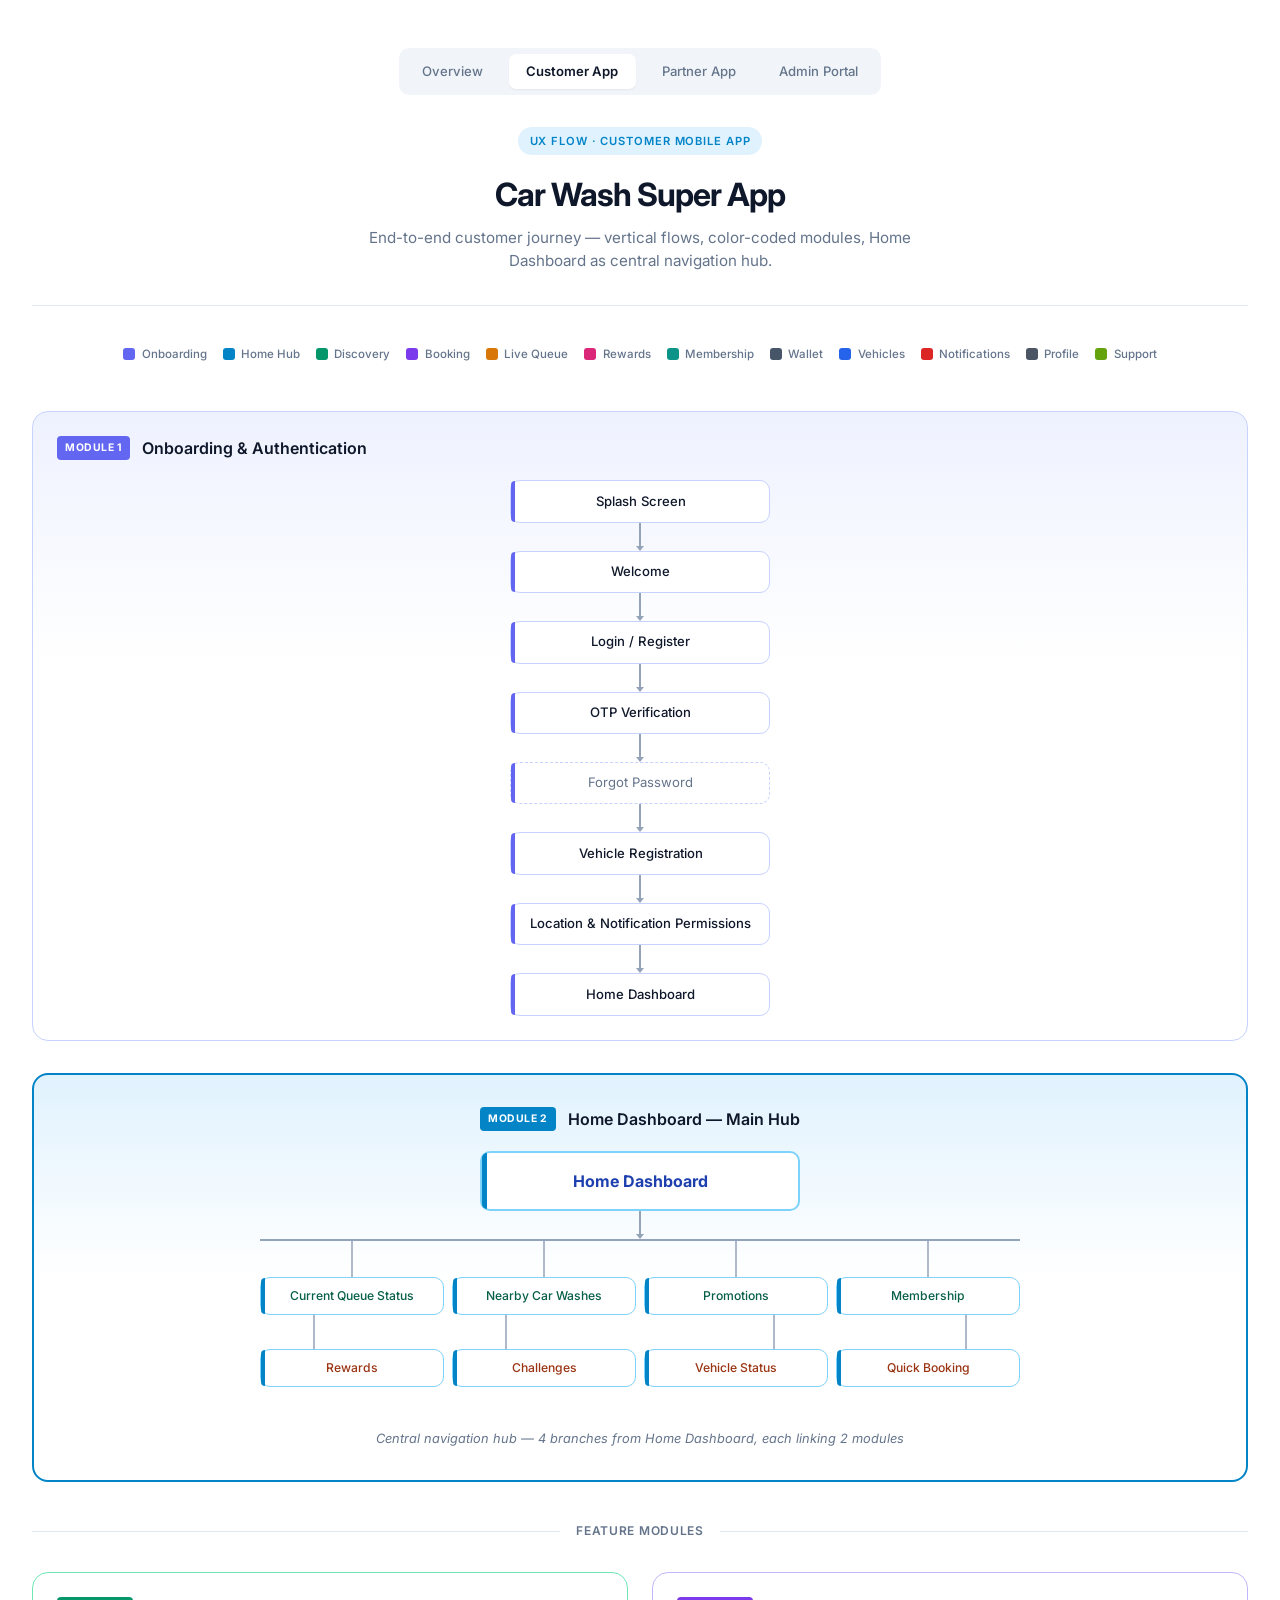
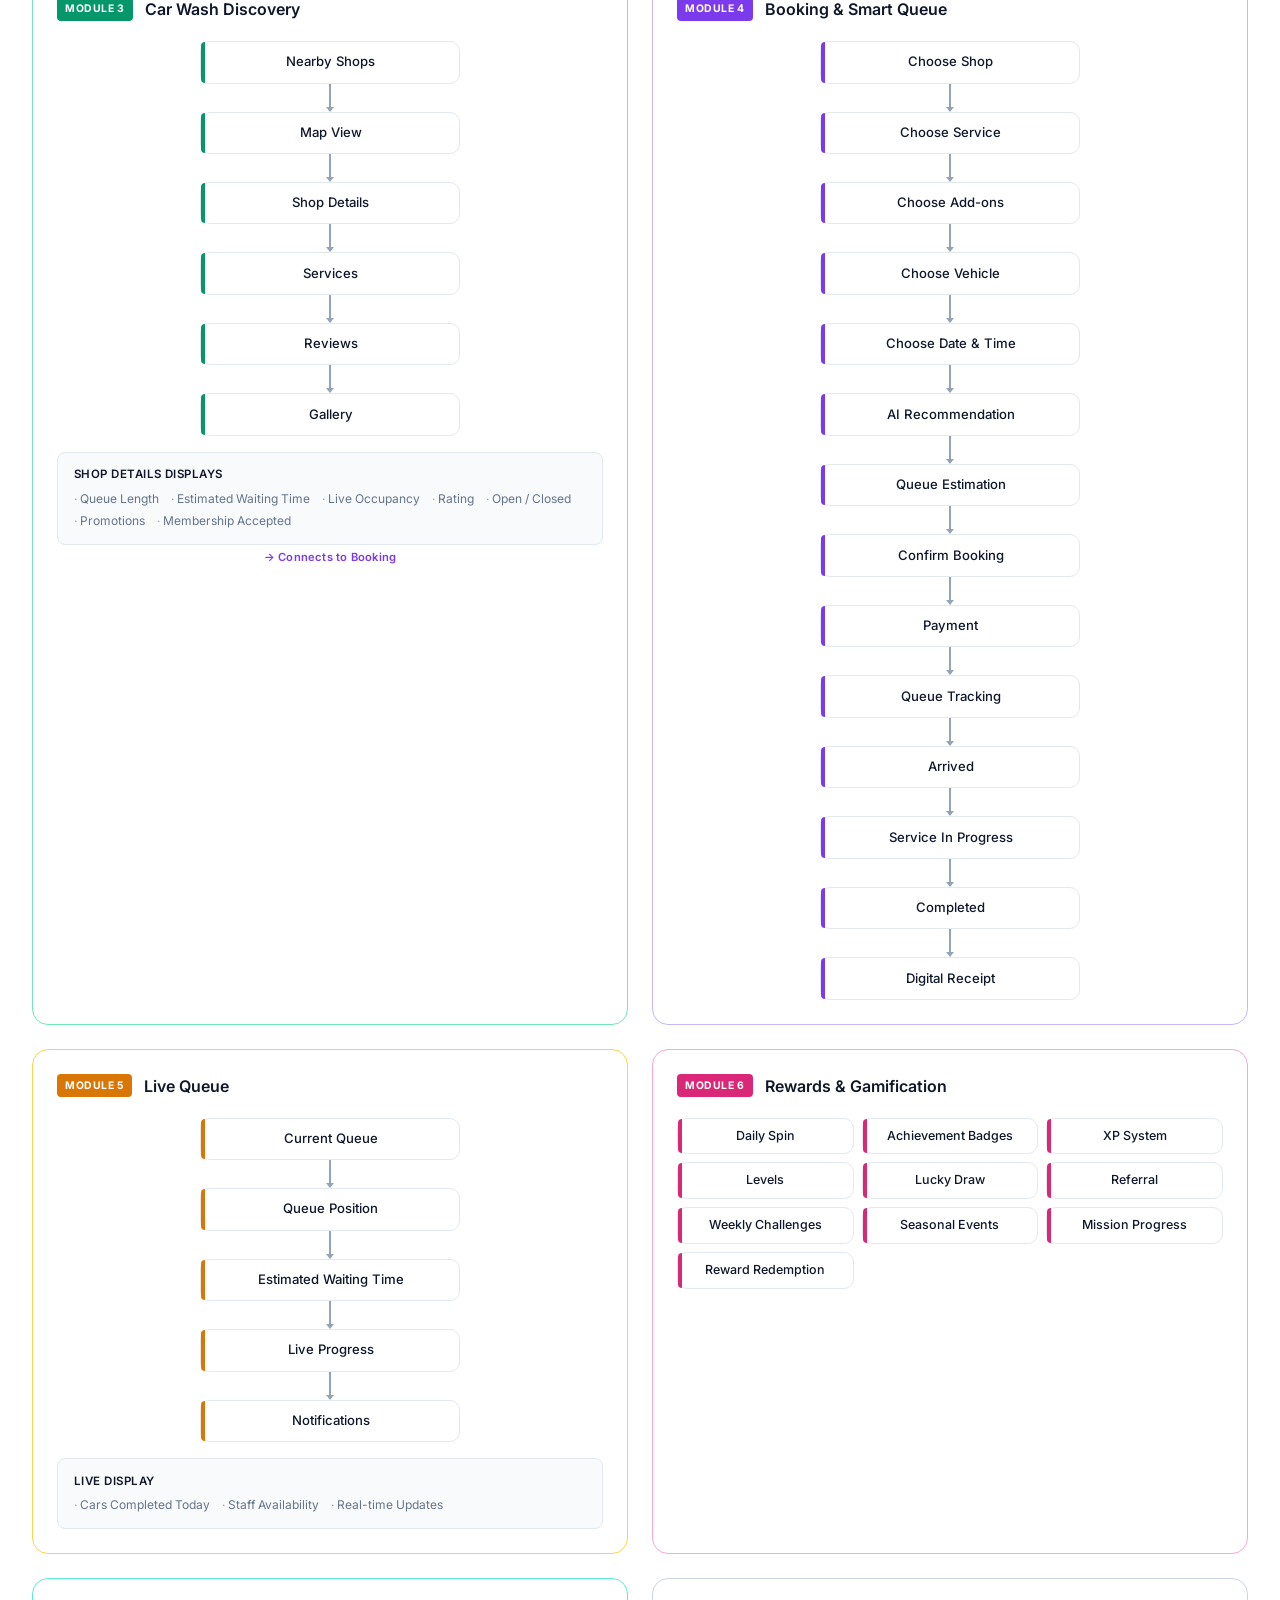
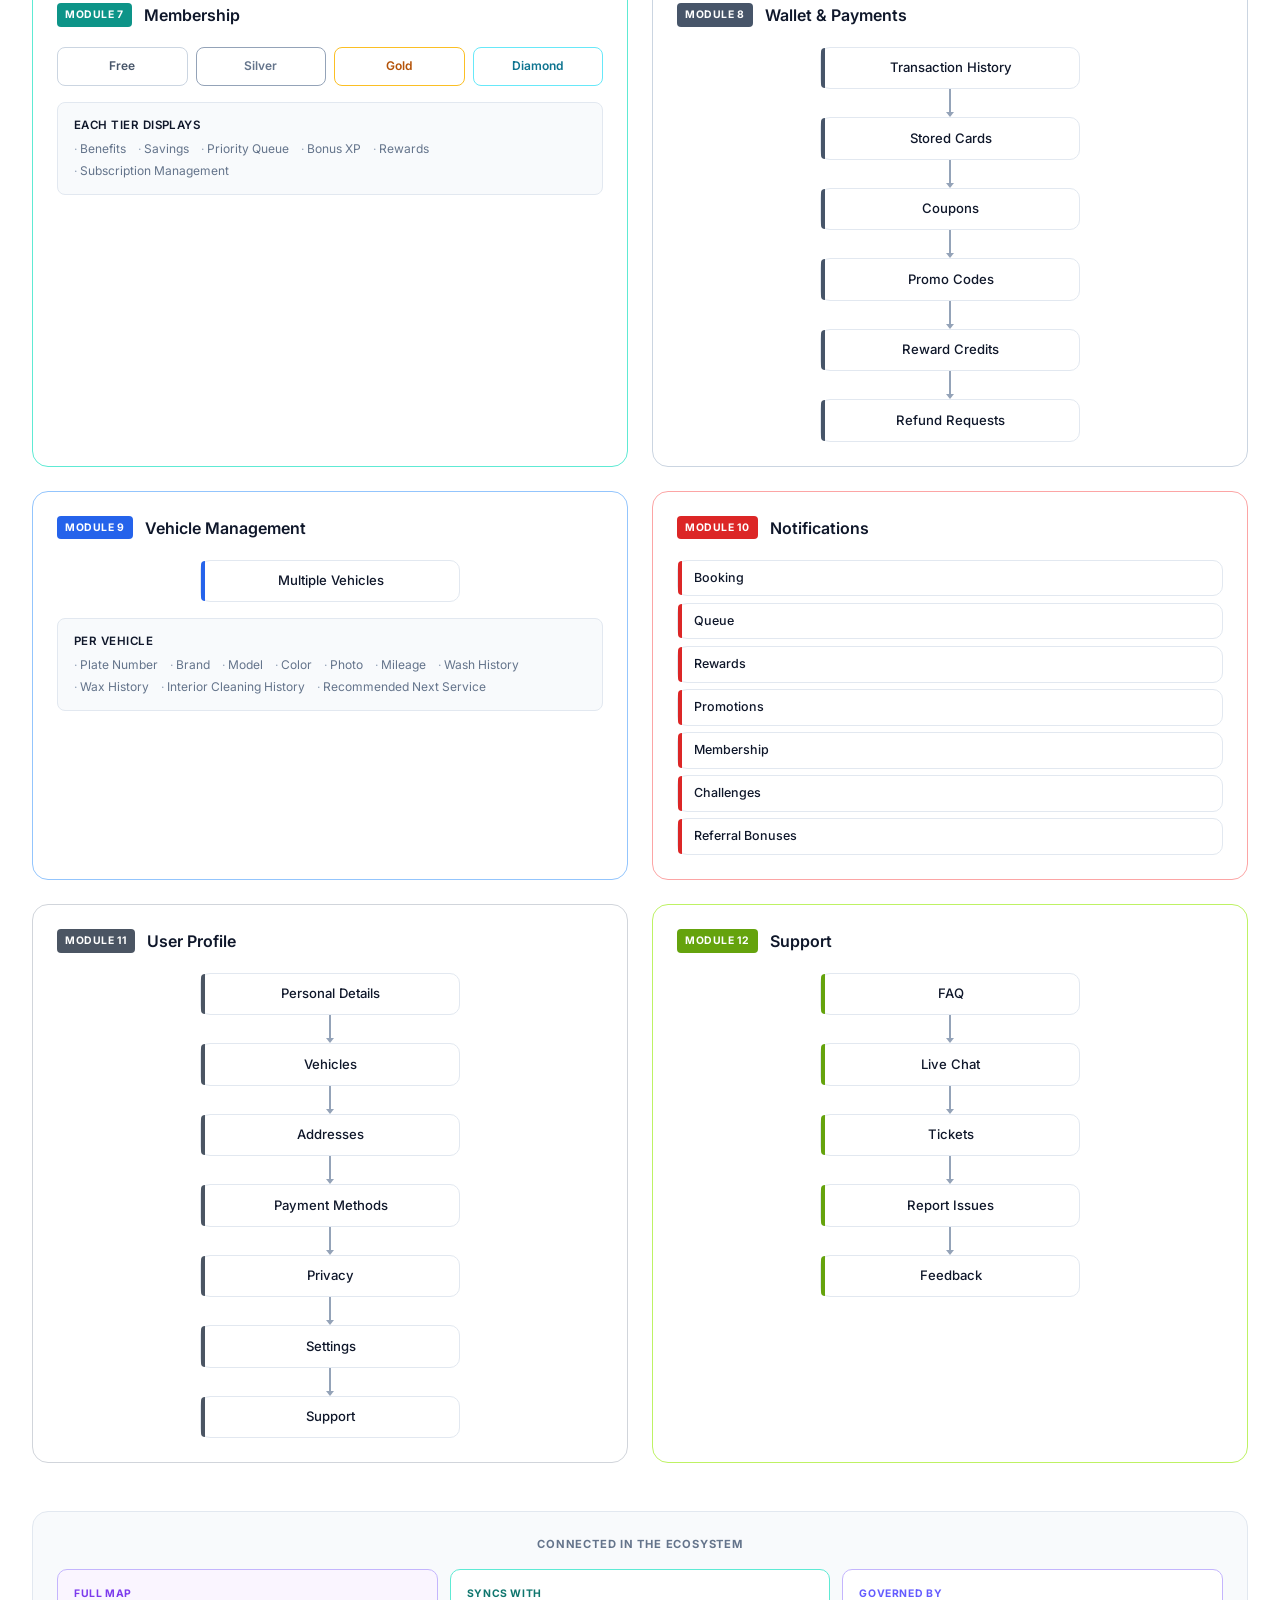
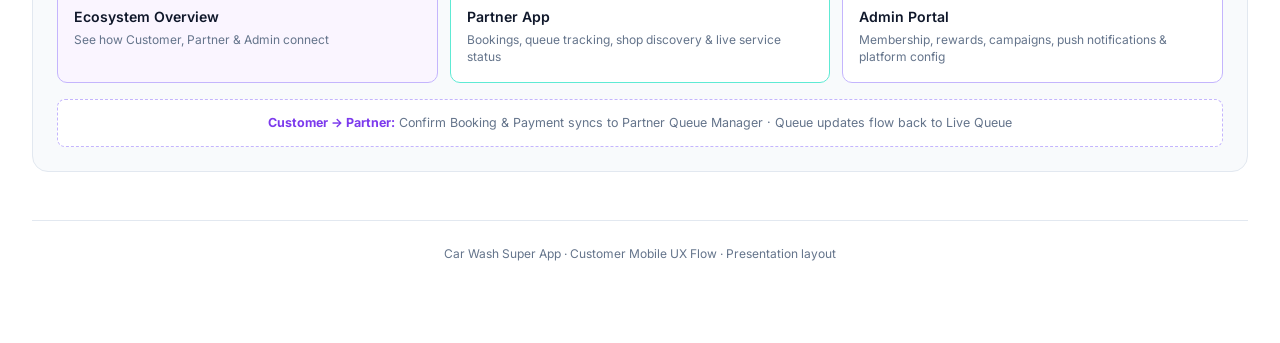
==== index.html @ 08593bc5 "Add files via upload" ====
<!DOCTYPE html>
<html lang="en">
<head>
  <meta charset="UTF-8" />
  <meta name="viewport" content="width=device-width, initial-scale=1.0" />
  <title>Car Wash Super App — Customer Mobile UX Flow</title>
  <link rel="preconnect" href="https://fonts.googleapis.com" />
  <link rel="preconnect" href="https://fonts.gstatic.com" crossorigin />
  <link href="https://fonts.googleapis.com/css2?family=Inter:wght@400;500;600;700&display=swap" rel="stylesheet" />
  <style>
    :root {
      --bg: #ffffff;
      --text: #0f172a;
      --text-muted: #64748b;
      --border: #e2e8f0;
      --arrow: #94a3b8;

      --m1: #6366f1;
      --m1-bg: #eef2ff;
      --m2: #0284c7;
      --m2-bg: #e0f2fe;
      --m3: #059669;
      --m3-bg: #ecfdf5;
      --m4: #7c3aed;
      --m4-bg: #f5f3ff;
      --m5: #d97706;
      --m5-bg: #fffbeb;
      --m6: #db2777;
      --m6-bg: #fdf2f8;
      --m7: #0d9488;
      --m7-bg: #f0fdfa;
      --m8: #475569;
      --m8-bg: #f8fafc;
      --m9: #2563eb;
      --m9-bg: #eff6ff;
      --m10: #dc2626;
      --m10-bg: #fef2f2;
      --m11: #4b5563;
      --m11-bg: #f9fafb;
      --m12: #65a30d;
      --m12-bg: #f7fee7;

      --screen-radius: 10px;
      --module-radius: 16px;
    }

    *, *::before, *::after { box-sizing: border-box; margin: 0; padding: 0; }

    body {
      font-family: "Inter", system-ui, sans-serif;
      background: var(--bg);
      color: var(--text);
      line-height: 1.5;
      -webkit-font-smoothing: antialiased;
    }

    .page {
      max-width: 1280px;
      margin: 0 auto;
      padding: 3rem 2rem 5rem;
    }

    /* Header */
    .doc-header {
      text-align: center;
      margin-bottom: 2.5rem;
      padding-bottom: 2rem;
      border-bottom: 1px solid var(--border);
    }

    .doc-header .badge {
      display: inline-block;
      font-size: 0.7rem;
      font-weight: 600;
      letter-spacing: 0.08em;
      text-transform: uppercase;
      color: var(--m2);
      background: var(--m2-bg);
      padding: 0.35rem 0.75rem;
      border-radius: 999px;
      margin-bottom: 1rem;
    }

    .doc-header h1 {
      font-size: clamp(1.5rem, 3.5vw, 2rem);
      font-weight: 700;
      letter-spacing: -0.03em;
      margin-bottom: 0.5rem;
    }

    .doc-header p {
      color: var(--text-muted);
      font-size: 0.95rem;
      max-width: 560px;
      margin: 0 auto;
    }

    /* Legend */
    .legend {
      display: flex;
      flex-wrap: wrap;
      gap: 0.5rem 1rem;
      justify-content: center;
      margin-bottom: 3rem;
    }

    .legend-item {
      display: flex;
      align-items: center;
      gap: 0.4rem;
      font-size: 0.72rem;
      font-weight: 500;
      color: var(--text-muted);
    }

    .legend-swatch {
      width: 12px;
      height: 12px;
      border-radius: 3px;
      flex-shrink: 0;
    }

    /* Module container */
    .module {
      border-radius: var(--module-radius);
      border: 1px solid var(--border);
      padding: 1.5rem;
      margin-bottom: 2rem;
      background: #fff;
    }

    .module-header {
      display: flex;
      align-items: center;
      gap: 0.75rem;
      margin-bottom: 1.25rem;
    }

    .module-num {
      font-size: 0.65rem;
      font-weight: 700;
      letter-spacing: 0.06em;
      text-transform: uppercase;
      padding: 0.25rem 0.5rem;
      border-radius: 4px;
      flex-shrink: 0;
    }

    .module-title {
      font-size: 1rem;
      font-weight: 600;
    }

    /* Color variants per module */
    .module.m1 { border-color: #c7d2fe; background: linear-gradient(180deg, var(--m1-bg) 0%, #fff 40%); }
    .module.m1 .module-num { background: var(--m1); color: #fff; }
    .module.m1 .screen { border-color: #c7d2fe; background: #fff; }
    .module.m1 .screen::before { background: var(--m1); }

    .module.m2 { border-color: #7dd3fc; background: linear-gradient(180deg, var(--m2-bg) 0%, #fff 50%); }
    .module.m2 .module-num { background: var(--m2); color: #fff; }
    .module.m2 .screen { border-color: #7dd3fc; background: #fff; }
    .module.m2 .screen::before { background: var(--m2); }
    .module.m2.hub { border-width: 2px; border-color: var(--m2); padding: 2rem; }

    .module.m3 { border-color: #6ee7b7; }
    .module.m3 .module-num { background: var(--m3); color: #fff; }
    .module.m3 .screen::before { background: var(--m3); }

    .module.m4 { border-color: #c4b5fd; }
    .module.m4 .module-num { background: var(--m4); color: #fff; }
    .module.m4 .screen::before { background: var(--m4); }

    .module.m5 { border-color: #fcd34d; }
    .module.m5 .module-num { background: var(--m5); color: #fff; }
    .module.m5 .screen::before { background: var(--m5); }

    .module.m6 { border-color: #f9a8d4; }
    .module.m6 .module-num { background: var(--m6); color: #fff; }
    .module.m6 .screen::before { background: var(--m6); }

    .module.m7 { border-color: #5eead4; }
    .module.m7 .module-num { background: var(--m7); color: #fff; }
    .module.m7 .screen::before { background: var(--m7); }

    .module.m8 { border-color: #cbd5e1; }
    .module.m8 .module-num { background: var(--m8); color: #fff; }
    .module.m8 .screen::before { background: var(--m8); }

    .module.m9 { border-color: #93c5fd; }
    .module.m9 .module-num { background: var(--m9); color: #fff; }
    .module.m9 .screen::before { background: var(--m9); }

    .module.m10 { border-color: #fca5a5; }
    .module.m10 .module-num { background: var(--m10); color: #fff; }
    .module.m10 .screen::before { background: var(--m10); }

    .module.m11 { border-color: #d1d5db; }
    .module.m11 .module-num { background: var(--m11); color: #fff; }
    .module.m11 .screen::before { background: var(--m11); }

    .module.m12 { border-color: #bef264; }
    .module.m12 .module-num { background: var(--m12); color: #fff; }
    .module.m12 .screen::before { background: var(--m12); }

    /* Screen nodes */
    .screen {
      position: relative;
      display: block;
      width: 100%;
      max-width: 260px;
      margin: 0 auto;
      padding: 0.65rem 1rem 0.65rem 1.1rem;
      border: 1px solid var(--border);
      border-radius: var(--screen-radius);
      background: #fff;
      font-size: 0.82rem;
      font-weight: 500;
      text-align: center;
      color: var(--text);
    }

    .screen::before {
      content: "";
      position: absolute;
      left: 0;
      top: 0;
      bottom: 0;
      width: 4px;
      border-radius: var(--screen-radius) 0 0 var(--screen-radius);
    }

    .screen.optional {
      border-style: dashed;
      color: var(--text-muted);
      font-weight: 400;
    }

    .screen.hub-main {
      max-width: 320px;
      padding: 1rem 1.25rem;
      font-size: 1rem;
      font-weight: 700;
      border-width: 2px;
      border-color: #93c5fd;
      background: #dbeafe;
      color: #1e40af;
    }

    .screen.hub-main::before { width: 5px; background: #3b82f6; }

    .screen.small {
      max-width: none;
      font-size: 0.78rem;
      padding: 0.5rem 0.75rem;
    }

    /* Vertical flow */
    .v-flow {
      display: flex;
      flex-direction: column;
      align-items: center;
      gap: 0;
    }

    .arrow-down {
      display: flex;
      flex-direction: column;
      align-items: center;
      height: 28px;
      color: var(--arrow);
    }

    .arrow-down .stem {
      width: 2px;
      flex: 1;
      background: var(--arrow);
    }

    .arrow-down .head {
      width: 0;
      height: 0;
      border-left: 4px solid transparent;
      border-right: 4px solid transparent;
      border-top: 5px solid var(--arrow);
    }

    /* Hub spokes — paired column layout (image 2 style) */
    .hub-section {
      margin-bottom: 2.5rem;
    }

    .hub-fan {
      display: flex;
      flex-direction: column;
      align-items: center;
      max-width: 760px;
      margin: 0 auto;
    }

    .hub-trunk {
      display: flex;
      flex-direction: column;
      align-items: center;
      width: 100%;
    }

    .hub-trunk .arrow-down { height: 28px; }
    .hub-trunk .arrow-down .stem { background: #94a3b8; }
    .hub-trunk .arrow-down .head { border-top-color: #94a3b8; }

    .hub-bus-wrap {
      width: 100%;
    }

    .hub-bus {
      width: 100%;
      height: 2px;
      background: #94a3b8;
    }

    .hub-columns {
      display: grid;
      grid-template-columns: repeat(4, 1fr);
      gap: 0 0.5rem;
      width: 100%;
    }

    @media (max-width: 640px) {
      .hub-columns { grid-template-columns: repeat(2, 1fr); gap: 1.5rem 0.75rem; }
    }

    .hub-column {
      position: relative;
      height: 168px;
    }

    .hub-wire {
      position: absolute;
      top: 0;
      left: 0;
      width: 100%;
      height: 168px;
      display: block;
      overflow: visible;
      pointer-events: none;
    }

    .hub-wire path {
      fill: none;
      stroke: #94a3b8;
      stroke-width: 1.5;
      stroke-linecap: square;
      stroke-linejoin: miter;
    }

    .hub-items {
      position: relative;
      z-index: 1;
      width: 100%;
      height: 100%;
    }

    .hub-items .hub-tier-a {
      position: absolute;
      top: 36px;
      left: 0;
      right: 0;
    }

    .hub-items .hub-tier-b {
      position: absolute;
      top: 108px;
      left: 0;
      right: 0;
    }

    .hub-items .screen { margin: 0; }

    .screen.hub-tier-a {
      max-width: none;
      width: 100%;
      font-size: 0.76rem;
      padding: 0.55rem 0.4rem;
      background: #ecfdf5;
      border-color: #6ee7b7;
      color: #065f46;
    }

    .screen.hub-tier-a::before { background: #10b981; }

    .screen.hub-tier-b {
      max-width: none;
      width: 100%;
      font-size: 0.76rem;
      padding: 0.55rem 0.4rem;
      background: #fff7ed;
      border-color: #fdba74;
      color: #9a3412;
    }

    .screen.hub-tier-b::before { background: #f97316; }

    .hub-note {
      text-align: center;
      font-size: 0.8rem;
      color: var(--text-muted);
      margin-top: 1.25rem;
      font-style: italic;
    }

    /* Module grid */
    .modules-grid {
      display: grid;
      grid-template-columns: repeat(2, 1fr);
      gap: 1.5rem;
    }

    @media (max-width: 900px) {
      .modules-grid { grid-template-columns: 1fr; }
    }

    .modules-grid .module {
      margin-bottom: 0;
    }

    /* Detail lists inside modules */
    .detail-block {
      margin-top: 1rem;
      padding: 0.85rem 1rem;
      background: #f8fafc;
      border: 1px solid var(--border);
      border-radius: 8px;
      font-size: 0.75rem;
      color: var(--text-muted);
    }

    .detail-block strong {
      display: block;
      color: var(--text);
      font-size: 0.72rem;
      font-weight: 600;
      text-transform: uppercase;
      letter-spacing: 0.04em;
      margin-bottom: 0.4rem;
    }

    .detail-block ul {
      list-style: none;
      display: flex;
      flex-wrap: wrap;
      gap: 0.25rem 0.75rem;
    }

    .detail-block li::before {
      content: "· ";
      color: var(--arrow);
    }

    /* Tier cards (membership) */
    .tier-row {
      display: grid;
      grid-template-columns: repeat(4, 1fr);
      gap: 0.5rem;
      margin-top: 0.75rem;
    }

    @media (max-width: 600px) {
      .tier-row { grid-template-columns: repeat(2, 1fr); }
    }

    .tier-card {
      padding: 0.6rem;
      border: 1px solid var(--border);
      border-radius: 8px;
      text-align: center;
      font-size: 0.75rem;
      font-weight: 600;
      background: #fff;
    }

    .tier-card.free { border-color: #cbd5e1; color: var(--m8); }
    .tier-card.silver { border-color: #94a3b8; color: #64748b; }
    .tier-card.gold { border-color: #fbbf24; color: #b45309; }
    .tier-card.diamond { border-color: #67e8f9; color: #0e7490; }

    /* Rewards grid */
    .rewards-grid {
      display: grid;
      grid-template-columns: repeat(3, 1fr);
      gap: 0.5rem;
      margin-top: 0.5rem;
    }

    @media (max-width: 500px) {
      .rewards-grid { grid-template-columns: repeat(2, 1fr); }
    }

    .rewards-grid .screen.small { max-width: none; }

    /* Notifications list */
    .notif-list {
      display: flex;
      flex-direction: column;
      gap: 0.4rem;
      margin-top: 0.5rem;
    }

    .notif-list .screen.small {
      max-width: none;
      text-align: left;
      padding-left: 1rem;
    }

    /* Link annotation */
    .flow-link {
      font-size: 0.7rem;
      font-weight: 600;
      color: var(--m4);
      text-align: center;
      margin: 0.25rem 0;
      letter-spacing: 0.02em;
    }

    /* Section divider */
    .section-divider {
      display: flex;
      align-items: center;
      gap: 1rem;
      margin: 2.5rem 0 2rem;
      color: var(--text-muted);
      font-size: 0.75rem;
      font-weight: 600;
      text-transform: uppercase;
      letter-spacing: 0.06em;
    }

    .section-divider::before,
    .section-divider::after {
      content: "";
      flex: 1;
      height: 1px;
      background: var(--border);
    }

    footer {
      text-align: center;
      margin-top: 3rem;
      padding-top: 1.5rem;
      border-top: 1px solid var(--border);
      font-size: 0.75rem;
      color: var(--text-muted);
    }

    /* App switcher */
    .app-nav {
      display: flex;
      justify-content: center;
      gap: 0.5rem;
      margin-bottom: 2rem;
      padding: 0.35rem;
      background: #f1f5f9;
      border-radius: 10px;
      width: fit-content;
      margin-left: auto;
      margin-right: auto;
    }

    .app-nav a {
      padding: 0.5rem 1.1rem;
      font-size: 0.82rem;
      font-weight: 500;
      color: var(--text-muted);
      text-decoration: none;
      border-radius: 7px;
      transition: background 0.15s, color 0.15s;
    }

    .app-nav a:hover { color: var(--text); background: #e2e8f0; }
    .app-nav a.active { background: #fff; color: var(--text); font-weight: 600; box-shadow: 0 1px 2px rgba(0,0,0,0.06); }

    /* Ecosystem connections */
    .ecosystem-bar {
      margin-top: 3rem;
      padding: 1.5rem;
      border: 1px solid var(--border);
      border-radius: var(--module-radius);
      background: #f8fafc;
    }

    .ecosystem-bar h3 {
      font-size: 0.7rem;
      font-weight: 700;
      text-transform: uppercase;
      letter-spacing: 0.07em;
      color: var(--text-muted);
      text-align: center;
      margin-bottom: 1rem;
    }

    .eco-links {
      display: grid;
      grid-template-columns: repeat(3, 1fr);
      gap: 0.75rem;
    }

    @media (max-width: 700px) { .eco-links { grid-template-columns: 1fr; } }

    .eco-link {
      display: block;
      padding: 1rem;
      border-radius: 10px;
      border: 1px solid var(--border);
      background: #fff;
      text-decoration: none;
      color: inherit;
      transition: border-color 0.15s;
    }

    .eco-link:hover { border-color: #94a3b8; }
    .eco-link .eco-role { font-size: 0.65rem; font-weight: 700; text-transform: uppercase; letter-spacing: 0.06em; margin-bottom: 0.25rem; }
    .eco-link .eco-name { font-size: 0.88rem; font-weight: 600; margin-bottom: 0.35rem; }
    .eco-link .eco-desc { font-size: 0.75rem; color: var(--text-muted); line-height: 1.4; }
    .eco-link.overview { border-color: #c4b5fd; background: #faf5ff; }
    .eco-link.overview .eco-role { color: #7c3aed; }
    .eco-link.partner { border-color: #5eead4; }
    .eco-link.partner .eco-role { color: #0f766e; }
    .eco-link.admin { border-color: #c4b5fd; }
    .eco-link.admin .eco-role { color: #635bff; }
    .eco-link.customer { border-color: #7dd3fc; }
    .eco-link.customer .eco-role { color: #0284c7; }

    .eco-sync {
      margin-top: 1rem;
      padding: 0.85rem 1rem;
      background: #fff;
      border: 1px dashed #c4b5fd;
      border-radius: 8px;
      font-size: 0.78rem;
      color: var(--text-muted);
      text-align: center;
    }

    .eco-sync strong { color: #7c3aed; }
  </style>
</head>
<body>
  <div class="page">

    <nav class="app-nav" aria-label="App flows">
      <a href="overview.html">Overview</a>
      <a href="index.html" class="active">Customer App</a>
      <a href="partner.html">Partner App</a>
      <a href="admin.html">Admin Portal</a>
    </nav>

    <header class="doc-header">
      <span class="badge">UX Flow · Customer Mobile App</span>
      <h1>Car Wash Super App</h1>
      <p>End-to-end customer journey — vertical flows, color-coded modules, Home Dashboard as central navigation hub.</p>
    </header>

    <nav class="legend" aria-label="Module legend">
      <span class="legend-item"><span class="legend-swatch" style="background:var(--m1)"></span>Onboarding</span>
      <span class="legend-item"><span class="legend-swatch" style="background:var(--m2)"></span>Home Hub</span>
      <span class="legend-item"><span class="legend-swatch" style="background:var(--m3)"></span>Discovery</span>
      <span class="legend-item"><span class="legend-swatch" style="background:var(--m4)"></span>Booking</span>
      <span class="legend-item"><span class="legend-swatch" style="background:var(--m5)"></span>Live Queue</span>
      <span class="legend-item"><span class="legend-swatch" style="background:var(--m6)"></span>Rewards</span>
      <span class="legend-item"><span class="legend-swatch" style="background:var(--m7)"></span>Membership</span>
      <span class="legend-item"><span class="legend-swatch" style="background:var(--m8)"></span>Wallet</span>
      <span class="legend-item"><span class="legend-swatch" style="background:var(--m9)"></span>Vehicles</span>
      <span class="legend-item"><span class="legend-swatch" style="background:var(--m10)"></span>Notifications</span>
      <span class="legend-item"><span class="legend-swatch" style="background:var(--m11)"></span>Profile</span>
      <span class="legend-item"><span class="legend-swatch" style="background:var(--m12)"></span>Support</span>
    </nav>

    <!-- MODULE 1 -->
    <section class="module m1" id="m1">
      <div class="module-header">
        <span class="module-num">Module 1</span>
        <h2 class="module-title">Onboarding &amp; Authentication</h2>
      </div>
      <div class="v-flow">
        <div class="screen">Splash Screen</div>
        <div class="arrow-down"><div class="stem"></div><div class="head"></div></div>
        <div class="screen">Welcome</div>
        <div class="arrow-down"><div class="stem"></div><div class="head"></div></div>
        <div class="screen">Login / Register</div>
        <div class="arrow-down"><div class="stem"></div><div class="head"></div></div>
        <div class="screen">OTP Verification</div>
        <div class="arrow-down"><div class="stem"></div><div class="head"></div></div>
        <div class="screen optional">Forgot Password</div>
        <div class="arrow-down"><div class="stem"></div><div class="head"></div></div>
        <div class="screen">Vehicle Registration</div>
        <div class="arrow-down"><div class="stem"></div><div class="head"></div></div>
        <div class="screen">Location &amp; Notification Permissions</div>
        <div class="arrow-down"><div class="stem"></div><div class="head"></div></div>
        <div class="screen">Home Dashboard</div>
      </div>
    </section>

    <!-- MODULE 2 — HUB -->
    <section class="hub-section" id="m2">
      <div class="module m2 hub">
        <div class="module-header" style="justify-content:center;">
          <span class="module-num">Module 2</span>
          <h2 class="module-title">Home Dashboard — Main Hub</h2>
        </div>

        <div class="hub-fan">
          <div class="screen hub-main">Home Dashboard</div>

          <div class="hub-trunk">
            <div class="arrow-down"><div class="stem"></div><div class="head"></div></div>
          </div>

          <div class="hub-bus-wrap">
            <div class="hub-bus" aria-hidden="true"></div>

            <div class="hub-columns">
              <div class="hub-column">
                <svg class="hub-wire" viewBox="0 0 100 168" aria-hidden="true">
                  <path d="M50 0 L50 44" />
                  <path d="M50 44 L50 56" />
                  <path d="M50 44 L12 44 L12 120 L50 120" />
                </svg>
                <div class="hub-items">
                  <div class="screen hub-tier-a">Current Queue Status</div>
                  <div class="screen hub-tier-b">Rewards</div>
                </div>
              </div>
              <div class="hub-column">
                <svg class="hub-wire" viewBox="0 0 100 168" aria-hidden="true">
                  <path d="M50 0 L50 44" />
                  <path d="M50 44 L50 56" />
                  <path d="M50 44 L12 44 L12 120 L50 120" />
                </svg>
                <div class="hub-items">
                  <div class="screen hub-tier-a">Nearby Car Washes</div>
                  <div class="screen hub-tier-b">Challenges</div>
                </div>
              </div>
              <div class="hub-column">
                <svg class="hub-wire" viewBox="0 0 100 168" aria-hidden="true">
                  <path d="M50 0 L50 44" />
                  <path d="M50 44 L50 56" />
                  <path d="M50 44 L88 44 L88 120 L50 120" />
                </svg>
                <div class="hub-items">
                  <div class="screen hub-tier-a">Promotions</div>
                  <div class="screen hub-tier-b">Vehicle Status</div>
                </div>
              </div>
              <div class="hub-column">
                <svg class="hub-wire" viewBox="0 0 100 168" aria-hidden="true">
                  <path d="M50 0 L50 44" />
                  <path d="M50 44 L50 56" />
                  <path d="M50 44 L88 44 L88 120 L50 120" />
                </svg>
                <div class="hub-items">
                  <div class="screen hub-tier-a">Membership</div>
                  <div class="screen hub-tier-b">Quick Booking</div>
                </div>
              </div>
            </div>
          </div>
        </div>

        <p class="hub-note">Central navigation hub — 4 branches from Home Dashboard, each linking 2 modules</p>
      </div>
    </section>

    <div class="section-divider">Feature modules</div>

    <div class="modules-grid">

      <!-- MODULE 3 -->
      <section class="module m3" id="m3">
        <div class="module-header">
          <span class="module-num">Module 3</span>
          <h2 class="module-title">Car Wash Discovery</h2>
        </div>
        <div class="v-flow">
          <div class="screen">Nearby Shops</div>
          <div class="arrow-down"><div class="stem"></div><div class="head"></div></div>
          <div class="screen">Map View</div>
          <div class="arrow-down"><div class="stem"></div><div class="head"></div></div>
          <div class="screen">Shop Details</div>
          <div class="arrow-down"><div class="stem"></div><div class="head"></div></div>
          <div class="screen">Services</div>
          <div class="arrow-down"><div class="stem"></div><div class="head"></div></div>
          <div class="screen">Reviews</div>
          <div class="arrow-down"><div class="stem"></div><div class="head"></div></div>
          <div class="screen">Gallery</div>
        </div>
        <div class="detail-block">
          <strong>Shop Details displays</strong>
          <ul>
            <li>Queue Length</li>
            <li>Estimated Waiting Time</li>
            <li>Live Occupancy</li>
            <li>Rating</li>
            <li>Open / Closed</li>
            <li>Promotions</li>
            <li>Membership Accepted</li>
          </ul>
        </div>
        <p class="flow-link">→ Connects to Booking</p>
      </section>

      <!-- MODULE 4 -->
      <section class="module m4" id="m4">
        <div class="module-header">
          <span class="module-num">Module 4</span>
          <h2 class="module-title">Booking &amp; Smart Queue</h2>
        </div>
        <div class="v-flow">
          <div class="screen">Choose Shop</div>
          <div class="arrow-down"><div class="stem"></div><div class="head"></div></div>
          <div class="screen">Choose Service</div>
          <div class="arrow-down"><div class="stem"></div><div class="head"></div></div>
          <div class="screen">Choose Add-ons</div>
          <div class="arrow-down"><div class="stem"></div><div class="head"></div></div>
          <div class="screen">Choose Vehicle</div>
          <div class="arrow-down"><div class="stem"></div><div class="head"></div></div>
          <div class="screen">Choose Date &amp; Time</div>
          <div class="arrow-down"><div class="stem"></div><div class="head"></div></div>
          <div class="screen">AI Recommendation</div>
          <div class="arrow-down"><div class="stem"></div><div class="head"></div></div>
          <div class="screen">Queue Estimation</div>
          <div class="arrow-down"><div class="stem"></div><div class="head"></div></div>
          <div class="screen">Confirm Booking</div>
          <div class="arrow-down"><div class="stem"></div><div class="head"></div></div>
          <div class="screen">Payment</div>
          <div class="arrow-down"><div class="stem"></div><div class="head"></div></div>
          <div class="screen">Queue Tracking</div>
          <div class="arrow-down"><div class="stem"></div><div class="head"></div></div>
          <div class="screen">Arrived</div>
          <div class="arrow-down"><div class="stem"></div><div class="head"></div></div>
          <div class="screen">Service In Progress</div>
          <div class="arrow-down"><div class="stem"></div><div class="head"></div></div>
          <div class="screen">Completed</div>
          <div class="arrow-down"><div class="stem"></div><div class="head"></div></div>
          <div class="screen">Digital Receipt</div>
        </div>
      </section>

      <!-- MODULE 5 -->
      <section class="module m5" id="m5">
        <div class="module-header">
          <span class="module-num">Module 5</span>
          <h2 class="module-title">Live Queue</h2>
        </div>
        <div class="v-flow">
          <div class="screen">Current Queue</div>
          <div class="arrow-down"><div class="stem"></div><div class="head"></div></div>
          <div class="screen">Queue Position</div>
          <div class="arrow-down"><div class="stem"></div><div class="head"></div></div>
          <div class="screen">Estimated Waiting Time</div>
          <div class="arrow-down"><div class="stem"></div><div class="head"></div></div>
          <div class="screen">Live Progress</div>
          <div class="arrow-down"><div class="stem"></div><div class="head"></div></div>
          <div class="screen">Notifications</div>
        </div>
        <div class="detail-block">
          <strong>Live display</strong>
          <ul>
            <li>Cars Completed Today</li>
            <li>Staff Availability</li>
            <li>Real-time Updates</li>
          </ul>
        </div>
      </section>

      <!-- MODULE 6 -->
      <section class="module m6" id="m6">
        <div class="module-header">
          <span class="module-num">Module 6</span>
          <h2 class="module-title">Rewards &amp; Gamification</h2>
        </div>
        <div class="rewards-grid">
          <div class="screen small">Daily Spin</div>
          <div class="screen small">Achievement Badges</div>
          <div class="screen small">XP System</div>
          <div class="screen small">Levels</div>
          <div class="screen small">Lucky Draw</div>
          <div class="screen small">Referral</div>
          <div class="screen small">Weekly Challenges</div>
          <div class="screen small">Seasonal Events</div>
          <div class="screen small">Mission Progress</div>
          <div class="screen small">Reward Redemption</div>
        </div>
      </section>

      <!-- MODULE 7 -->
      <section class="module m7" id="m7">
        <div class="module-header">
          <span class="module-num">Module 7</span>
          <h2 class="module-title">Membership</h2>
        </div>
        <div class="tier-row">
          <div class="tier-card free">Free</div>
          <div class="tier-card silver">Silver</div>
          <div class="tier-card gold">Gold</div>
          <div class="tier-card diamond">Diamond</div>
        </div>
        <div class="detail-block">
          <strong>Each tier displays</strong>
          <ul>
            <li>Benefits</li>
            <li>Savings</li>
            <li>Priority Queue</li>
            <li>Bonus XP</li>
            <li>Rewards</li>
            <li>Subscription Management</li>
          </ul>
        </div>
      </section>

      <!-- MODULE 8 -->
      <section class="module m8" id="m8">
        <div class="module-header">
          <span class="module-num">Module 8</span>
          <h2 class="module-title">Wallet &amp; Payments</h2>
        </div>
        <div class="v-flow">
          <div class="screen">Transaction History</div>
          <div class="arrow-down"><div class="stem"></div><div class="head"></div></div>
          <div class="screen">Stored Cards</div>
          <div class="arrow-down"><div class="stem"></div><div class="head"></div></div>
          <div class="screen">Coupons</div>
          <div class="arrow-down"><div class="stem"></div><div class="head"></div></div>
          <div class="screen">Promo Codes</div>
          <div class="arrow-down"><div class="stem"></div><div class="head"></div></div>
          <div class="screen">Reward Credits</div>
          <div class="arrow-down"><div class="stem"></div><div class="head"></div></div>
          <div class="screen">Refund Requests</div>
        </div>
      </section>

      <!-- MODULE 9 -->
      <section class="module m9" id="m9">
        <div class="module-header">
          <span class="module-num">Module 9</span>
          <h2 class="module-title">Vehicle Management</h2>
        </div>
        <div class="v-flow">
          <div class="screen">Multiple Vehicles</div>
        </div>
        <div class="detail-block">
          <strong>Per vehicle</strong>
          <ul>
            <li>Plate Number</li>
            <li>Brand</li>
            <li>Model</li>
            <li>Color</li>
            <li>Photo</li>
            <li>Mileage</li>
            <li>Wash History</li>
            <li>Wax History</li>
            <li>Interior Cleaning History</li>
            <li>Recommended Next Service</li>
          </ul>
        </div>
      </section>

      <!-- MODULE 10 -->
      <section class="module m10" id="m10">
        <div class="module-header">
          <span class="module-num">Module 10</span>
          <h2 class="module-title">Notifications</h2>
        </div>
        <div class="notif-list">
          <div class="screen small">Booking</div>
          <div class="screen small">Queue</div>
          <div class="screen small">Rewards</div>
          <div class="screen small">Promotions</div>
          <div class="screen small">Membership</div>
          <div class="screen small">Challenges</div>
          <div class="screen small">Referral Bonuses</div>
        </div>
      </section>

      <!-- MODULE 11 -->
      <section class="module m11" id="m11">
        <div class="module-header">
          <span class="module-num">Module 11</span>
          <h2 class="module-title">User Profile</h2>
        </div>
        <div class="v-flow">
          <div class="screen">Personal Details</div>
          <div class="arrow-down"><div class="stem"></div><div class="head"></div></div>
          <div class="screen">Vehicles</div>
          <div class="arrow-down"><div class="stem"></div><div class="head"></div></div>
          <div class="screen">Addresses</div>
          <div class="arrow-down"><div class="stem"></div><div class="head"></div></div>
          <div class="screen">Payment Methods</div>
          <div class="arrow-down"><div class="stem"></div><div class="head"></div></div>
          <div class="screen">Privacy</div>
          <div class="arrow-down"><div class="stem"></div><div class="head"></div></div>
          <div class="screen">Settings</div>
          <div class="arrow-down"><div class="stem"></div><div class="head"></div></div>
          <div class="screen">Support</div>
        </div>
      </section>

      <!-- MODULE 12 -->
      <section class="module m12" id="m12">
        <div class="module-header">
          <span class="module-num">Module 12</span>
          <h2 class="module-title">Support</h2>
        </div>
        <div class="v-flow">
          <div class="screen">FAQ</div>
          <div class="arrow-down"><div class="stem"></div><div class="head"></div></div>
          <div class="screen">Live Chat</div>
          <div class="arrow-down"><div class="stem"></div><div class="head"></div></div>
          <div class="screen">Tickets</div>
          <div class="arrow-down"><div class="stem"></div><div class="head"></div></div>
          <div class="screen">Report Issues</div>
          <div class="arrow-down"><div class="stem"></div><div class="head"></div></div>
          <div class="screen">Feedback</div>
        </div>
      </section>

    </div>

    <section class="ecosystem-bar" aria-labelledby="eco-links-title">
      <h3 id="eco-links-title">Connected in the ecosystem</h3>
      <div class="eco-links">
        <a href="overview.html" class="eco-link overview">
          <div class="eco-role">Full map</div>
          <div class="eco-name">Ecosystem Overview</div>
          <div class="eco-desc">See how Customer, Partner &amp; Admin connect</div>
        </a>
        <a href="partner.html" class="eco-link partner">
          <div class="eco-role">Syncs with</div>
          <div class="eco-name">Partner App</div>
          <div class="eco-desc">Bookings, queue tracking, shop discovery &amp; live service status</div>
        </a>
        <a href="admin.html" class="eco-link admin">
          <div class="eco-role">Governed by</div>
          <div class="eco-name">Admin Portal</div>
          <div class="eco-desc">Membership, rewards, campaigns, push notifications &amp; platform config</div>
        </a>
      </div>
      <p class="eco-sync"><strong>Customer → Partner:</strong> Confirm Booking &amp; Payment syncs to Partner Queue Manager · Queue updates flow back to Live Queue</p>
    </section>

    <footer>
      Car Wash Super App · Customer Mobile UX Flow · Presentation layout
    </footer>

  </div>
</body>
</html>
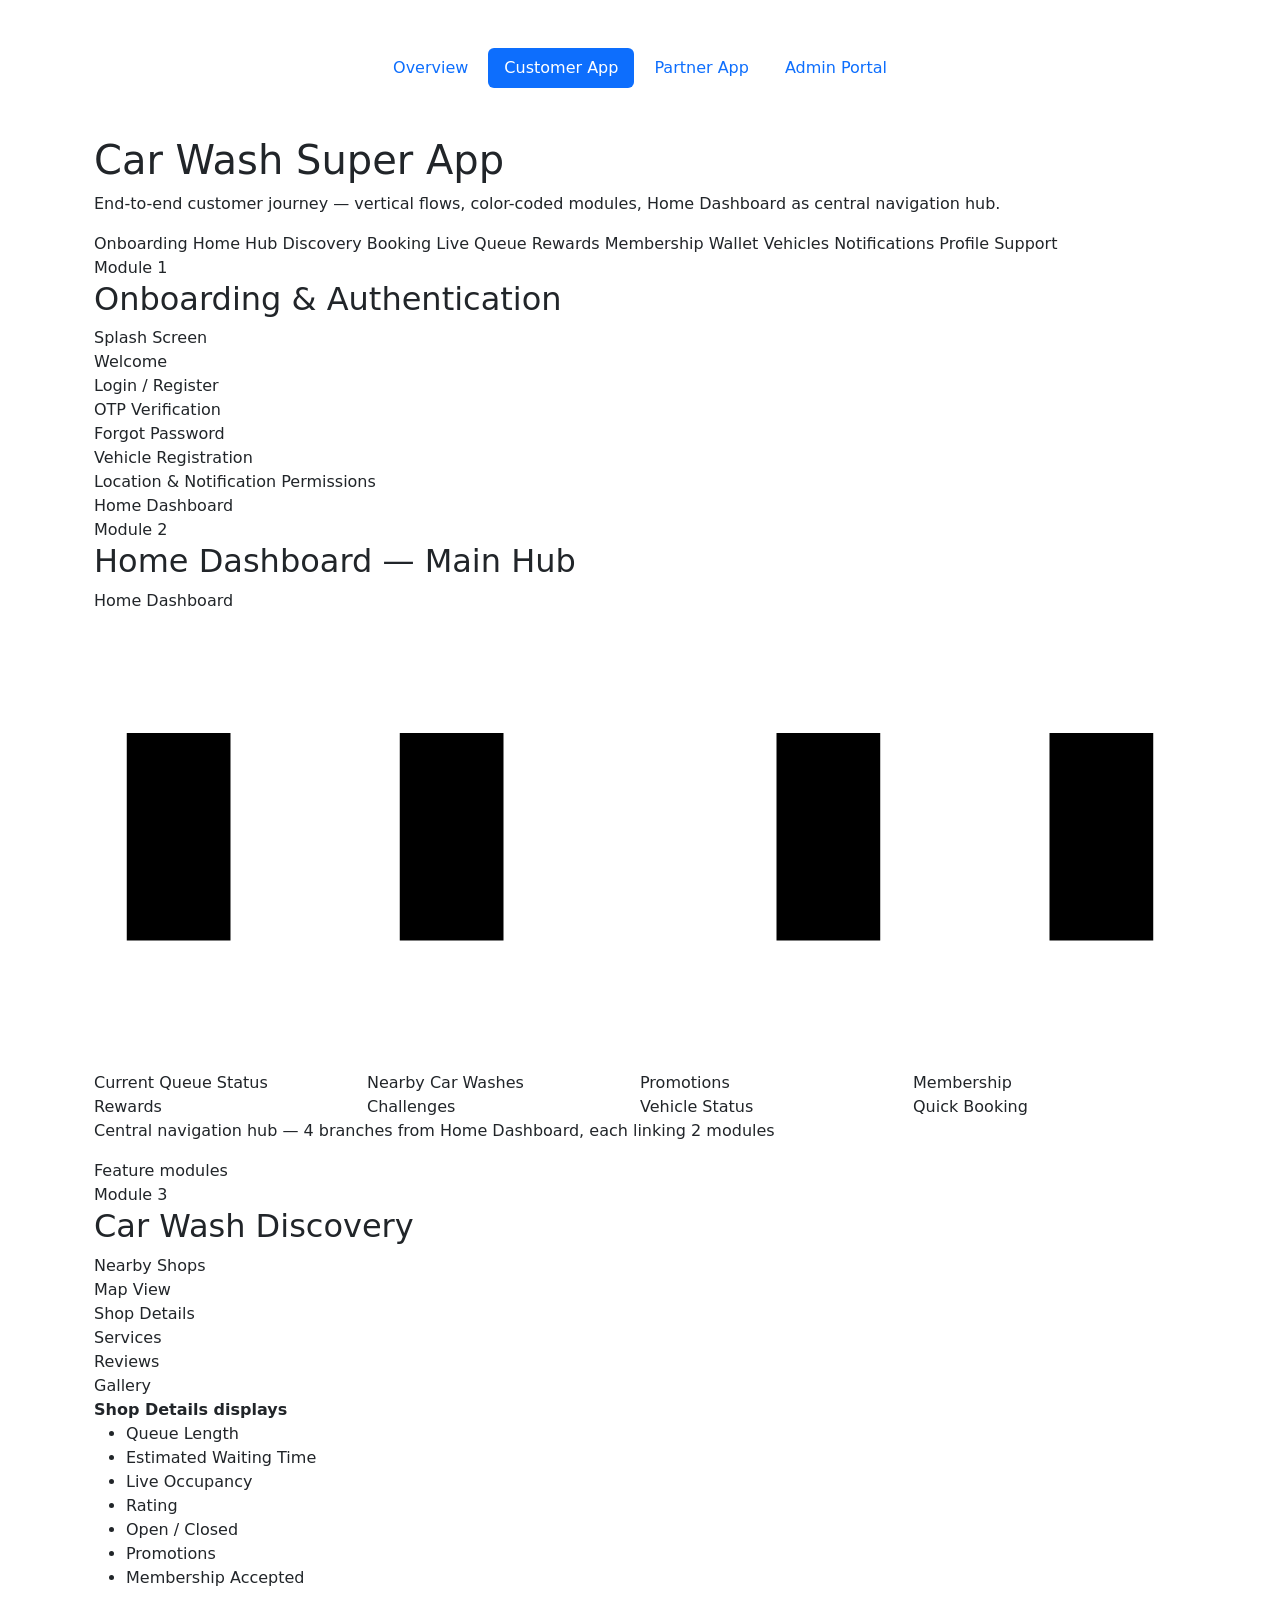
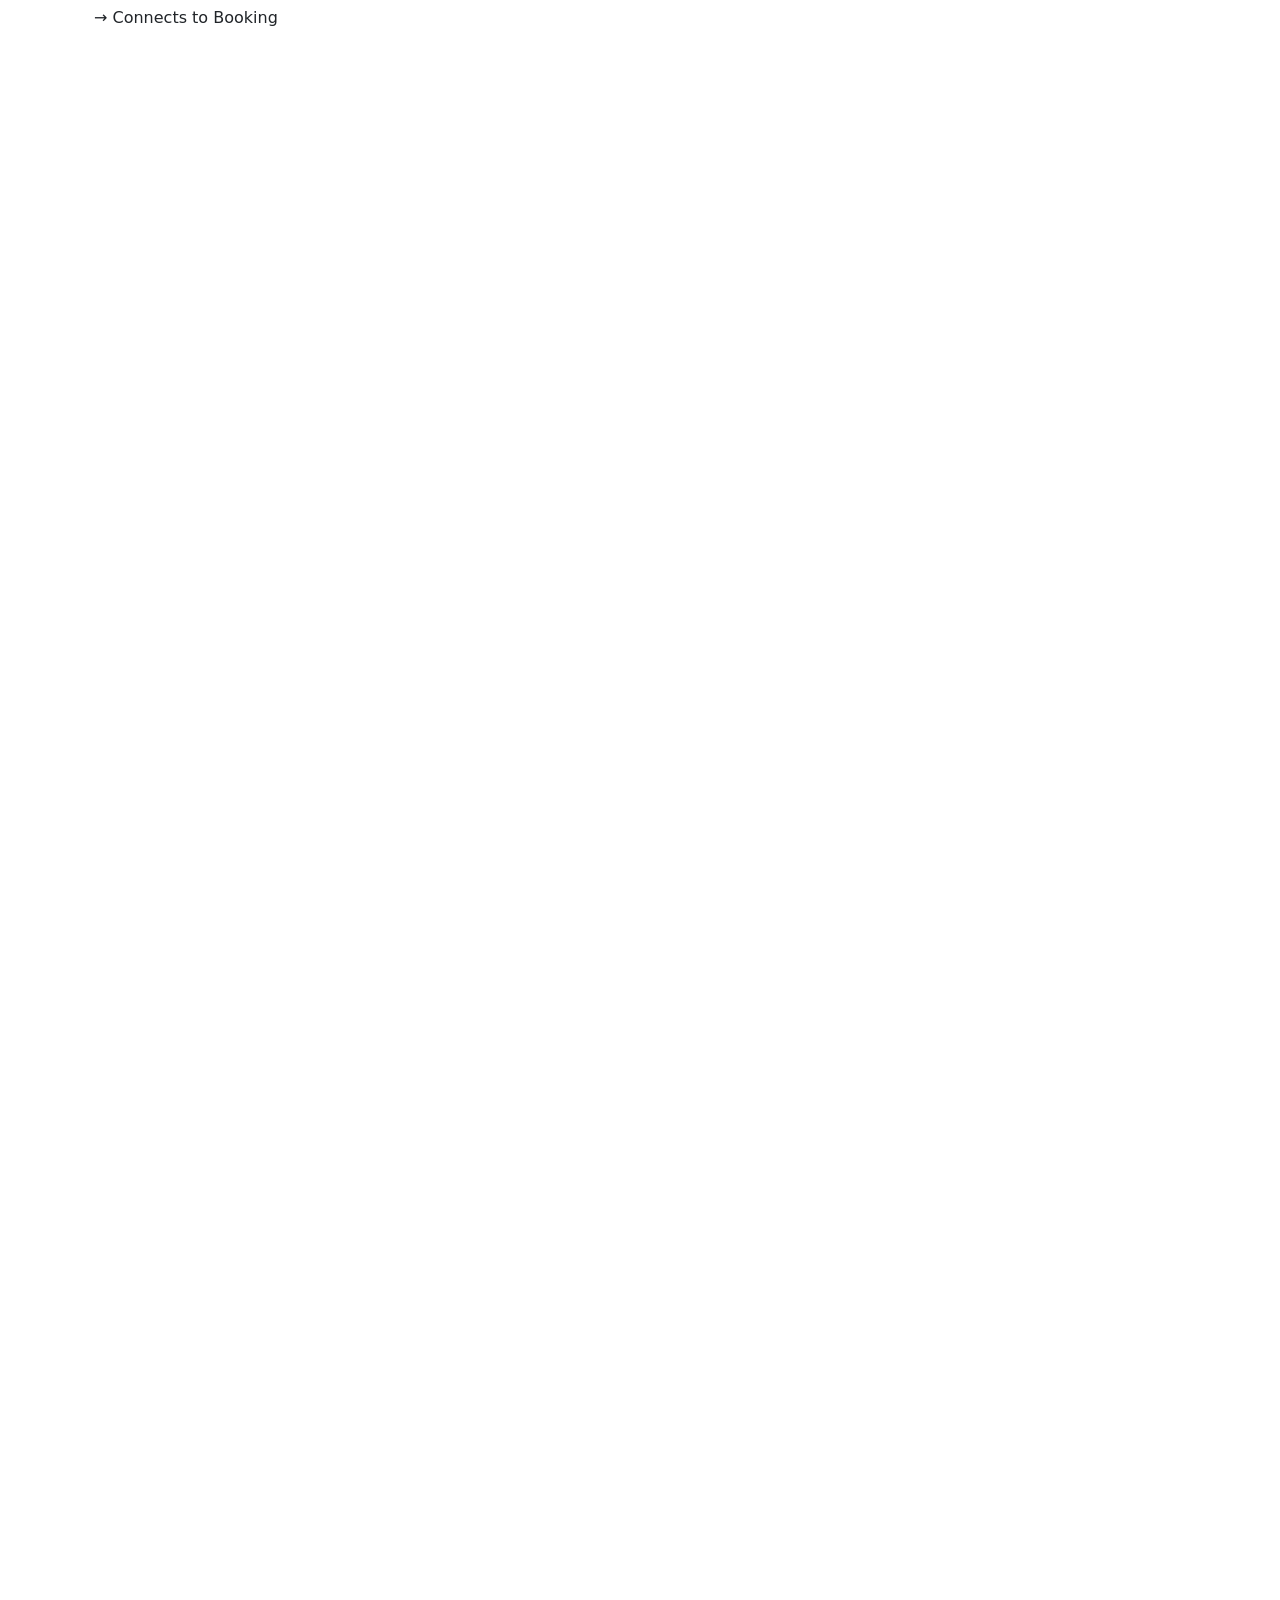
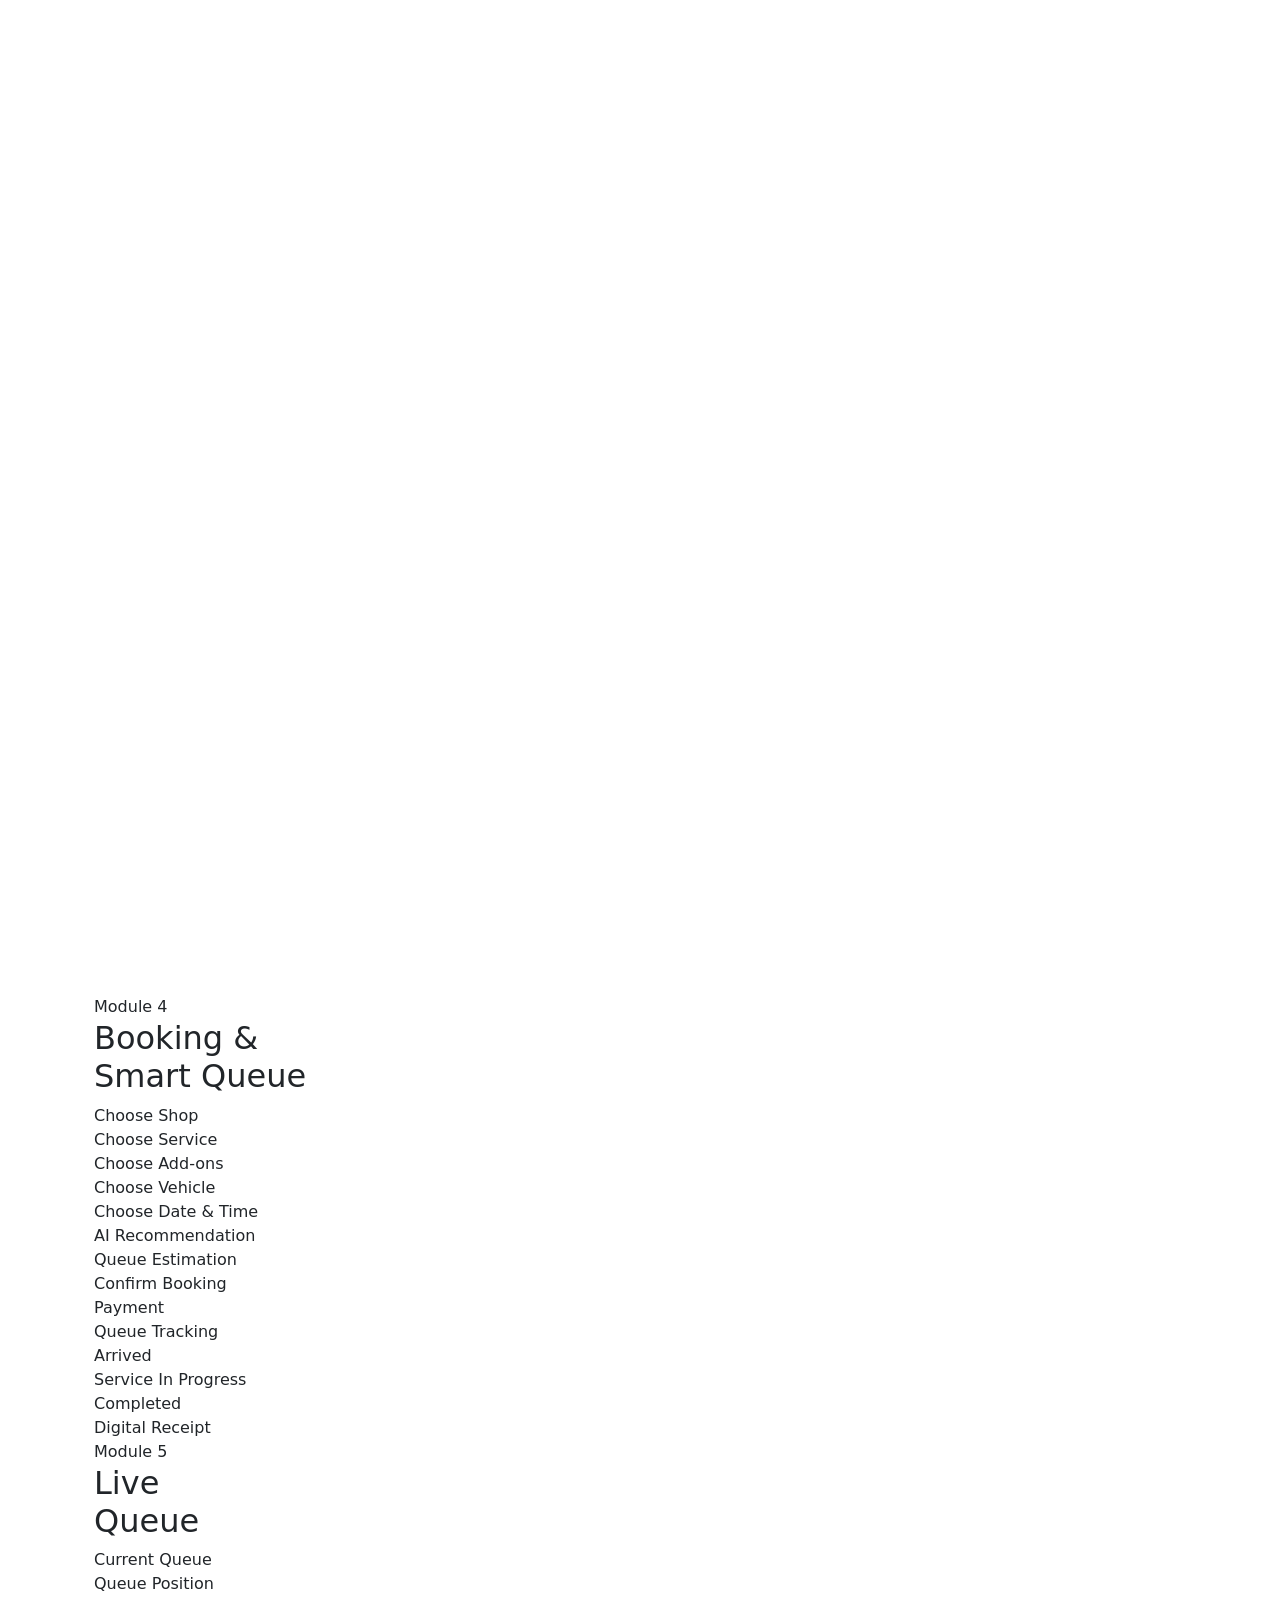
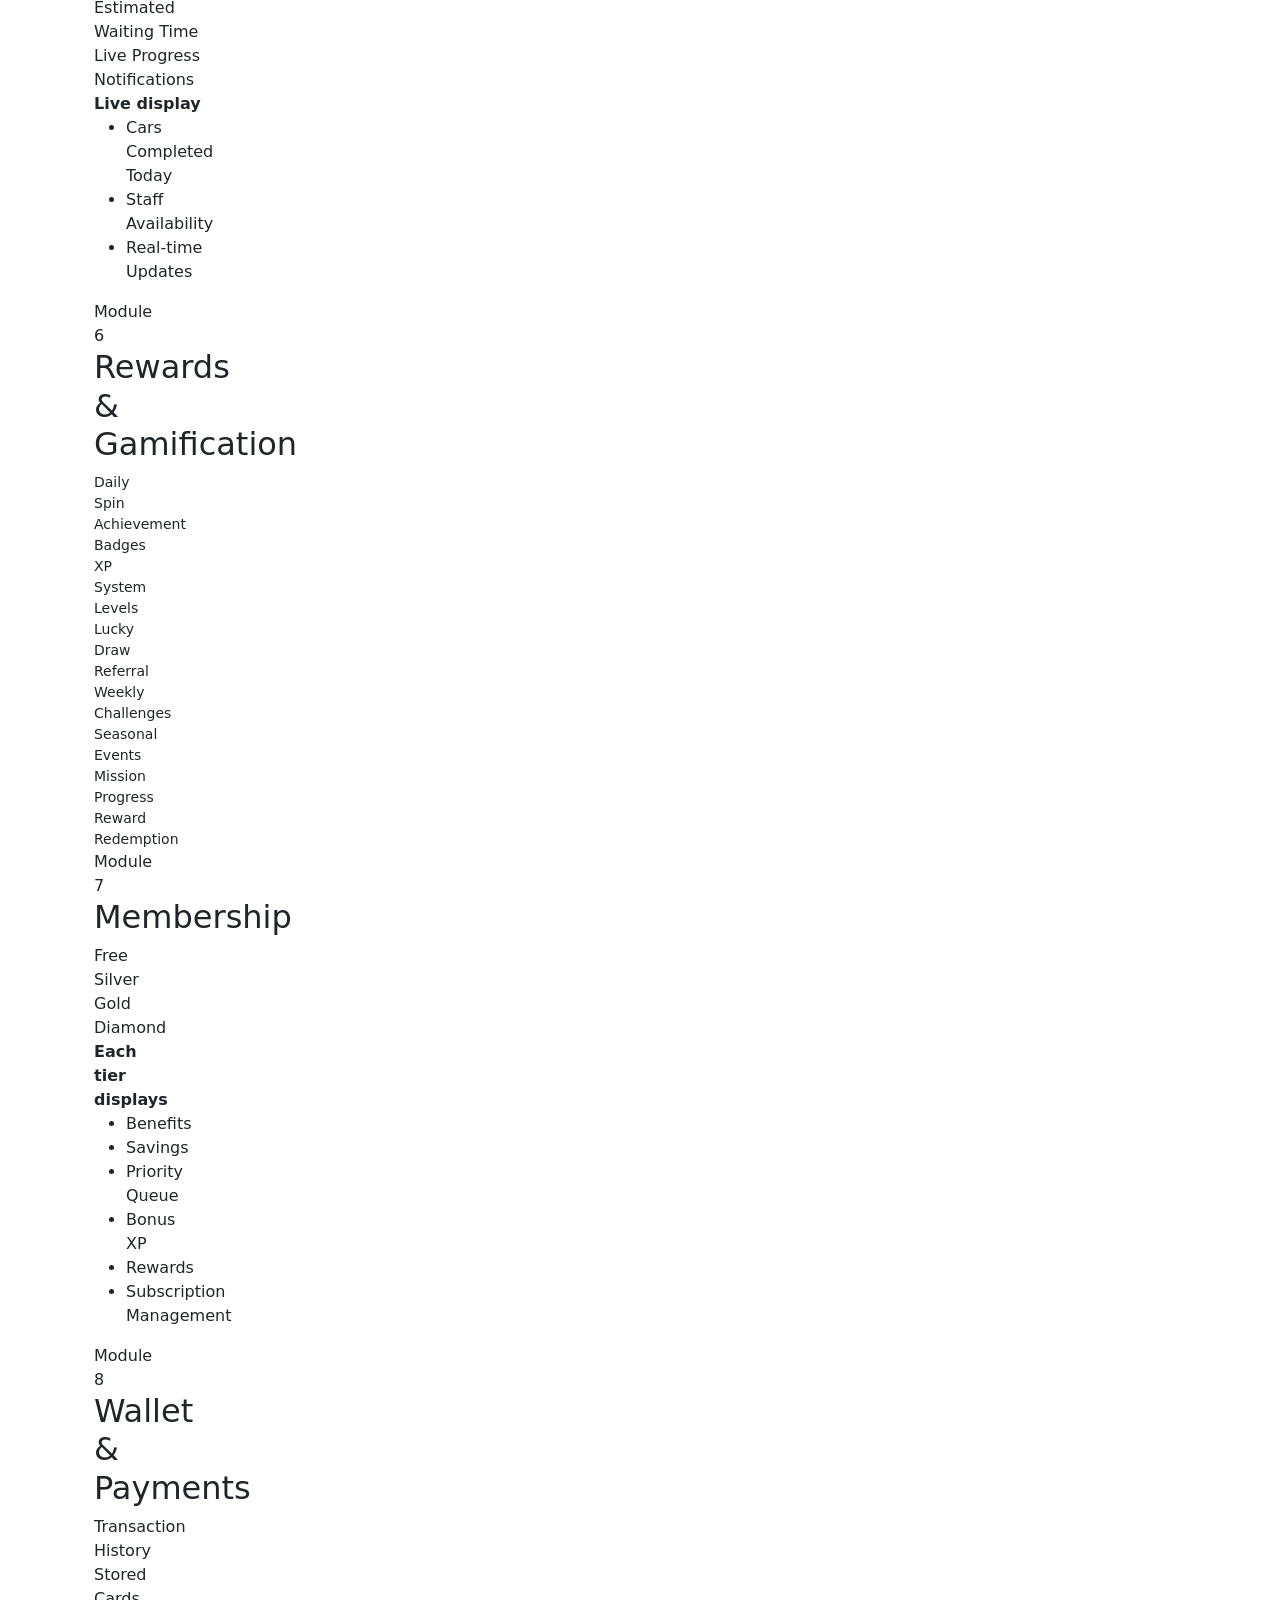
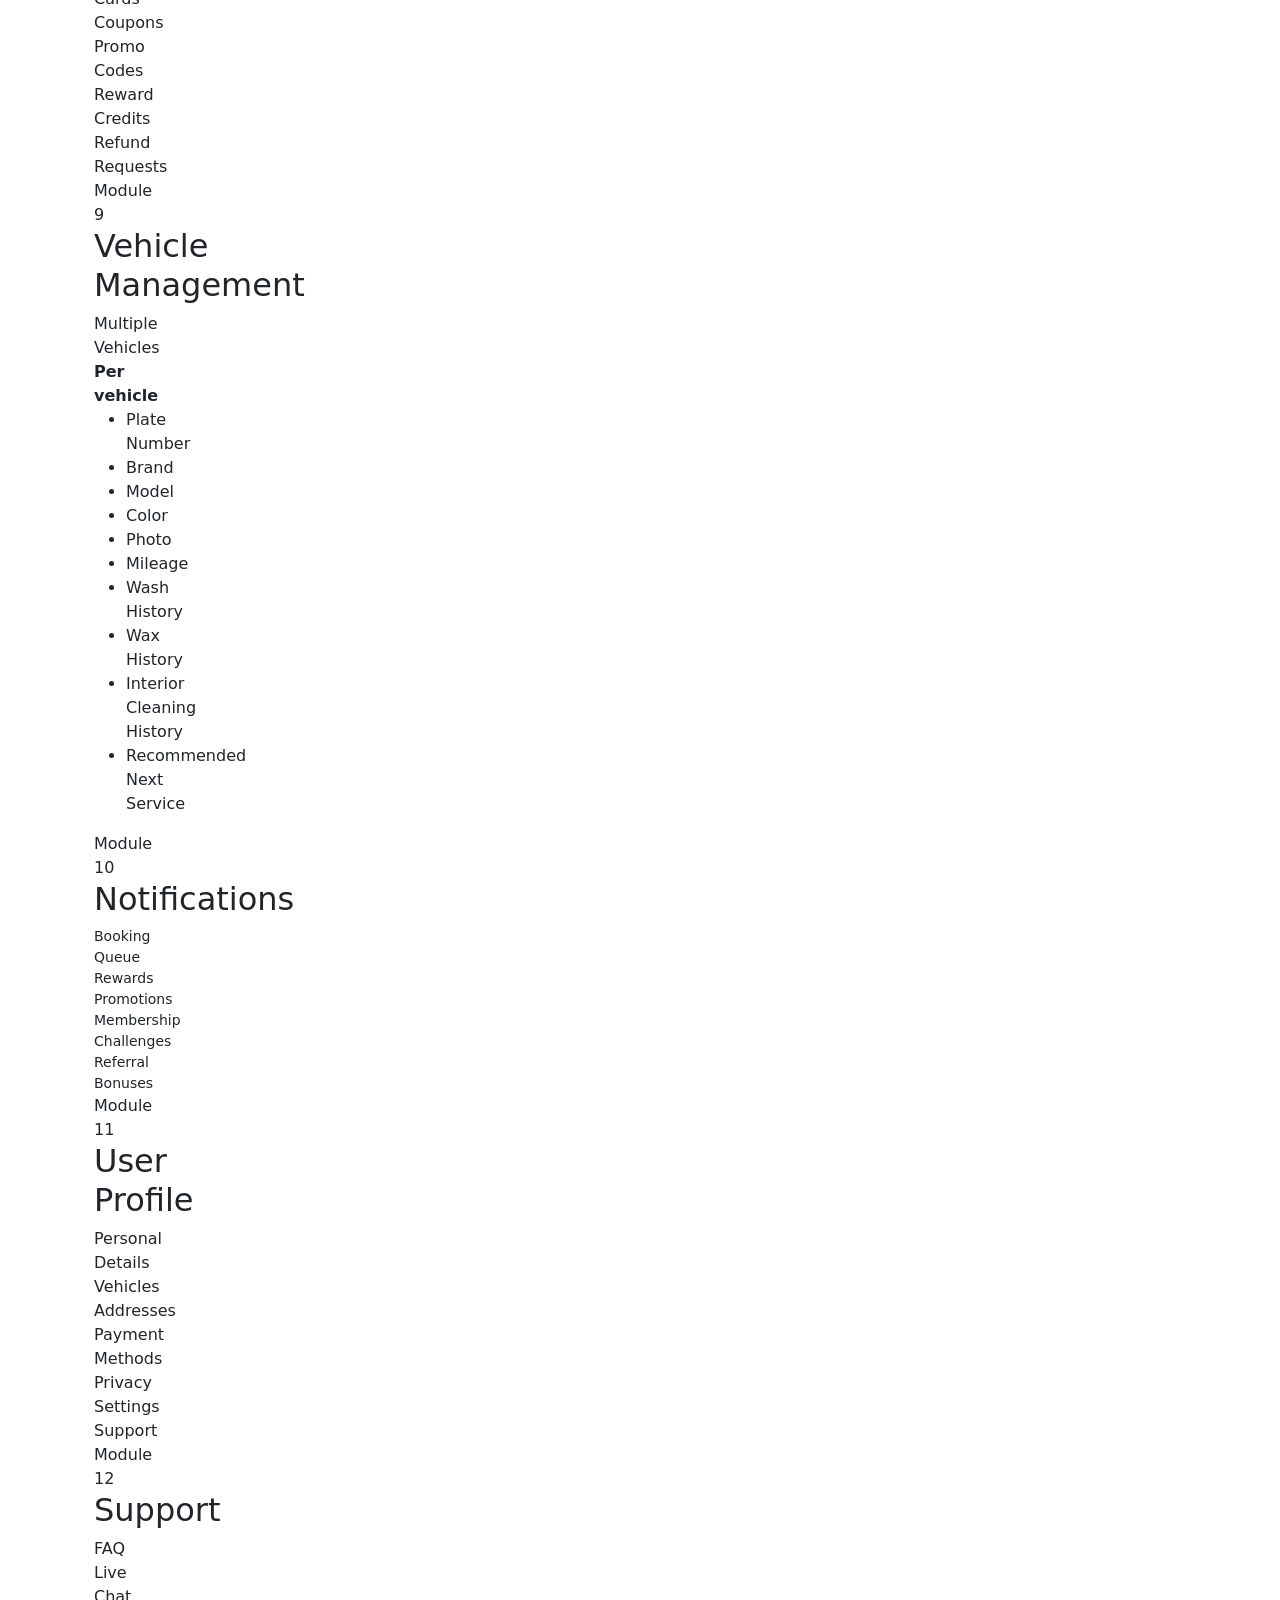
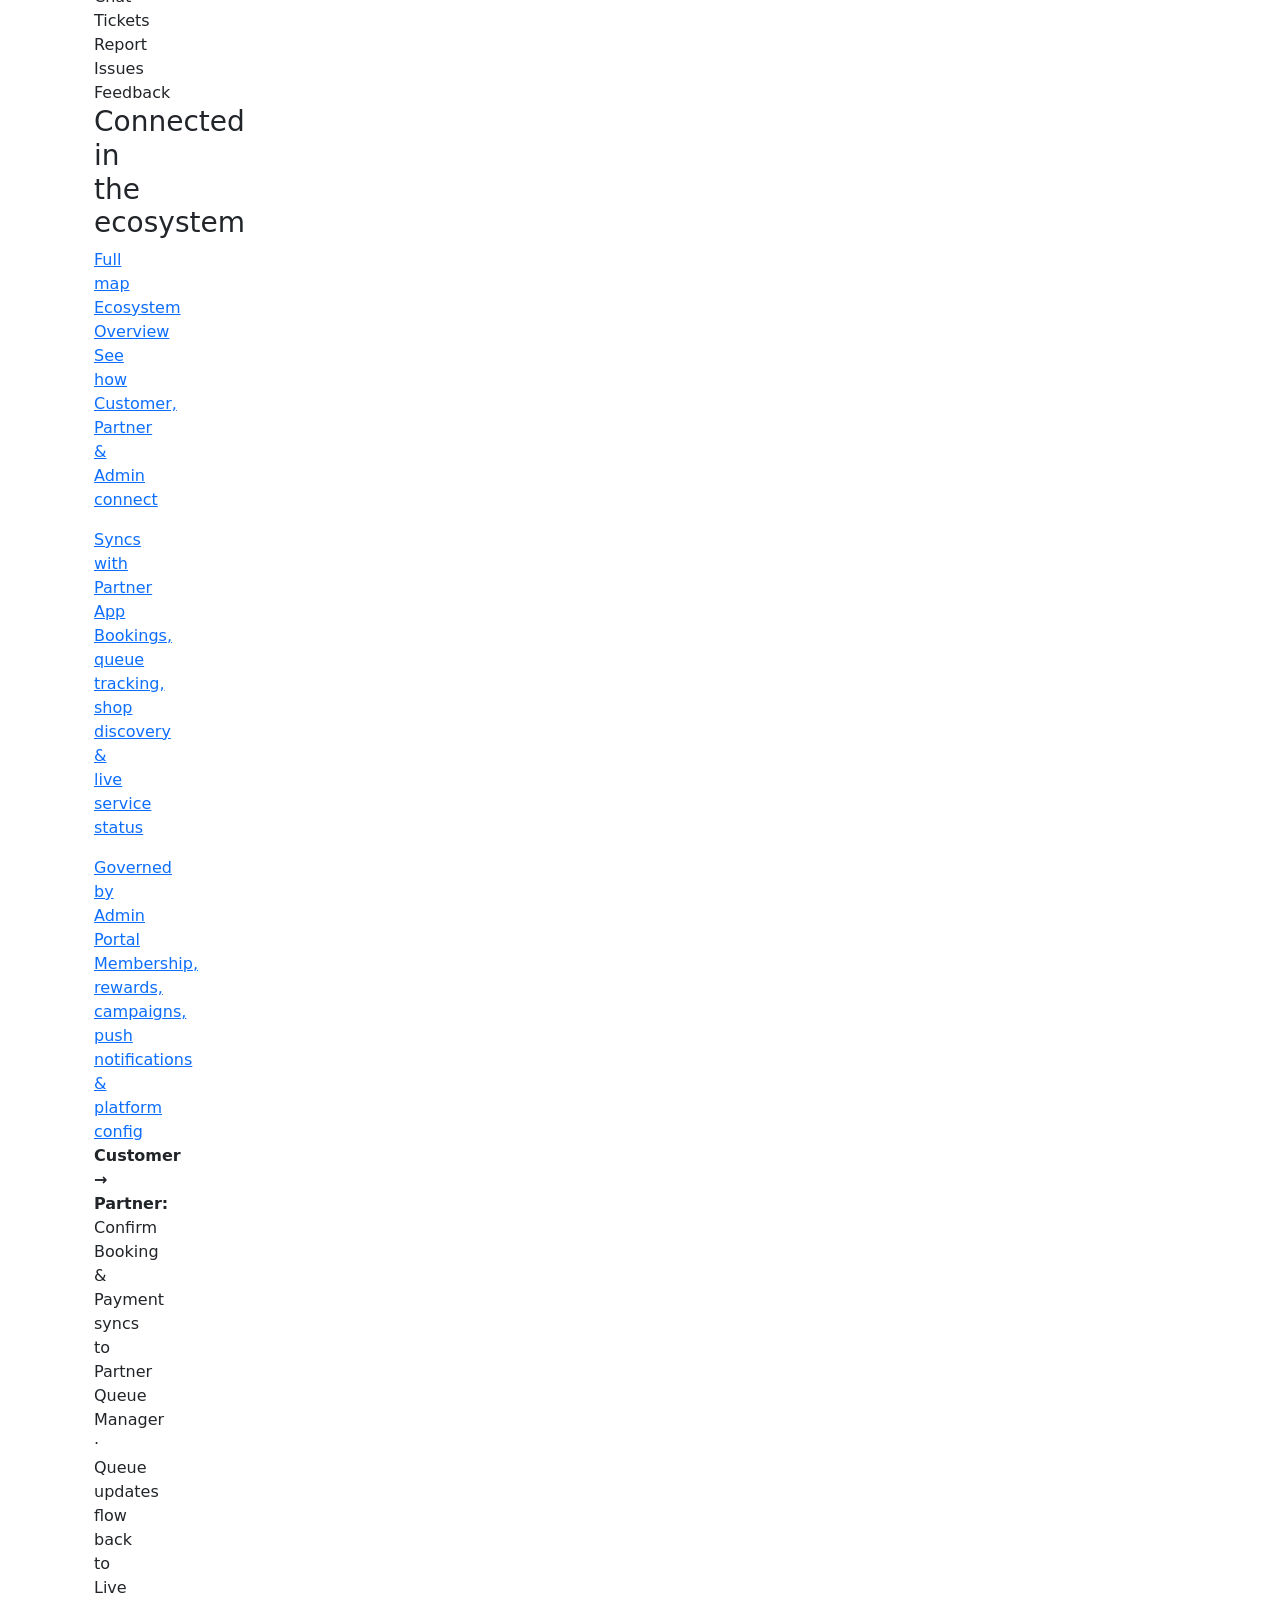
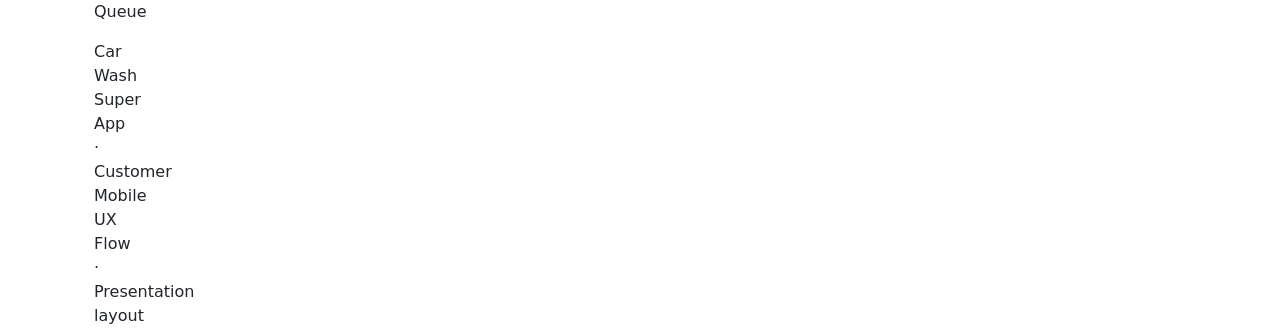
==== commit aa7b0493: "Add files via upload" ====
--- a/index.html
+++ b/index.html
@@ -1,660 +1,27 @@
-<!DOCTYPE html>
-<html lang="en">
-<head>
-  <meta charset="UTF-8" />
-  <meta name="viewport" content="width=device-width, initial-scale=1.0" />
-  <title>Car Wash Super App — Customer Mobile UX Flow</title>
-  <link rel="preconnect" href="https://fonts.googleapis.com" />
-  <link rel="preconnect" href="https://fonts.gstatic.com" crossorigin />
-  <link href="https://fonts.googleapis.com/css2?family=Inter:wght@400;500;600;700&display=swap" rel="stylesheet" />
-  <style>
-    :root {
-      --bg: #ffffff;
-      --text: #0f172a;
-      --text-muted: #64748b;
-      --border: #e2e8f0;
-      --arrow: #94a3b8;
-
-      --m1: #6366f1;
-      --m1-bg: #eef2ff;
-      --m2: #0284c7;
-      --m2-bg: #e0f2fe;
-      --m3: #059669;
-      --m3-bg: #ecfdf5;
-      --m4: #7c3aed;
-      --m4-bg: #f5f3ff;
-      --m5: #d97706;
-      --m5-bg: #fffbeb;
-      --m6: #db2777;
-      --m6-bg: #fdf2f8;
-      --m7: #0d9488;
-      --m7-bg: #f0fdfa;
-      --m8: #475569;
-      --m8-bg: #f8fafc;
-      --m9: #2563eb;
-      --m9-bg: #eff6ff;
-      --m10: #dc2626;
-      --m10-bg: #fef2f2;
-      --m11: #4b5563;
-      --m11-bg: #f9fafb;
-      --m12: #65a30d;
-      --m12-bg: #f7fee7;
-
-      --screen-radius: 10px;
-      --module-radius: 16px;
-    }
-
-    *, *::before, *::after { box-sizing: border-box; margin: 0; padding: 0; }
-
-    body {
-      font-family: "Inter", system-ui, sans-serif;
-      background: var(--bg);
-      color: var(--text);
-      line-height: 1.5;
-      -webkit-font-smoothing: antialiased;
-    }
-
-    .page {
-      max-width: 1280px;
-      margin: 0 auto;
-      padding: 3rem 2rem 5rem;
-    }
-
-    /* Header */
-    .doc-header {
-      text-align: center;
-      margin-bottom: 2.5rem;
-      padding-bottom: 2rem;
-      border-bottom: 1px solid var(--border);
-    }
-
-    .doc-header .badge {
-      display: inline-block;
-      font-size: 0.7rem;
-      font-weight: 600;
-      letter-spacing: 0.08em;
-      text-transform: uppercase;
-      color: var(--m2);
-      background: var(--m2-bg);
-      padding: 0.35rem 0.75rem;
-      border-radius: 999px;
-      margin-bottom: 1rem;
-    }
-
-    .doc-header h1 {
-      font-size: clamp(1.5rem, 3.5vw, 2rem);
-      font-weight: 700;
-      letter-spacing: -0.03em;
-      margin-bottom: 0.5rem;
-    }
-
-    .doc-header p {
-      color: var(--text-muted);
-      font-size: 0.95rem;
-      max-width: 560px;
-      margin: 0 auto;
-    }
-
-    /* Legend */
-    .legend {
-      display: flex;
-      flex-wrap: wrap;
-      gap: 0.5rem 1rem;
-      justify-content: center;
-      margin-bottom: 3rem;
-    }
-
-    .legend-item {
-      display: flex;
-      align-items: center;
-      gap: 0.4rem;
-      font-size: 0.72rem;
-      font-weight: 500;
-      color: var(--text-muted);
-    }
-
-    .legend-swatch {
-      width: 12px;
-      height: 12px;
-      border-radius: 3px;
-      flex-shrink: 0;
-    }
-
-    /* Module container */
-    .module {
-      border-radius: var(--module-radius);
-      border: 1px solid var(--border);
-      padding: 1.5rem;
-      margin-bottom: 2rem;
-      background: #fff;
-    }
-
-    .module-header {
-      display: flex;
-      align-items: center;
-      gap: 0.75rem;
-      margin-bottom: 1.25rem;
-    }
-
-    .module-num {
-      font-size: 0.65rem;
-      font-weight: 700;
-      letter-spacing: 0.06em;
-      text-transform: uppercase;
-      padding: 0.25rem 0.5rem;
-      border-radius: 4px;
-      flex-shrink: 0;
-    }
-
-    .module-title {
-      font-size: 1rem;
-      font-weight: 600;
-    }
-
-    /* Color variants per module */
-    .module.m1 { border-color: #c7d2fe; background: linear-gradient(180deg, var(--m1-bg) 0%, #fff 40%); }
-    .module.m1 .module-num { background: var(--m1); color: #fff; }
-    .module.m1 .screen { border-color: #c7d2fe; background: #fff; }
-    .module.m1 .screen::before { background: var(--m1); }
-
-    .module.m2 { border-color: #7dd3fc; background: linear-gradient(180deg, var(--m2-bg) 0%, #fff 50%); }
-    .module.m2 .module-num { background: var(--m2); color: #fff; }
-    .module.m2 .screen { border-color: #7dd3fc; background: #fff; }
-    .module.m2 .screen::before { background: var(--m2); }
-    .module.m2.hub { border-width: 2px; border-color: var(--m2); padding: 2rem; }
-
-    .module.m3 { border-color: #6ee7b7; }
-    .module.m3 .module-num { background: var(--m3); color: #fff; }
-    .module.m3 .screen::before { background: var(--m3); }
-
-    .module.m4 { border-color: #c4b5fd; }
-    .module.m4 .module-num { background: var(--m4); color: #fff; }
-    .module.m4 .screen::before { background: var(--m4); }
-
-    .module.m5 { border-color: #fcd34d; }
-    .module.m5 .module-num { background: var(--m5); color: #fff; }
-    .module.m5 .screen::before { background: var(--m5); }
-
-    .module.m6 { border-color: #f9a8d4; }
-    .module.m6 .module-num { background: var(--m6); color: #fff; }
-    .module.m6 .screen::before { background: var(--m6); }
-
-    .module.m7 { border-color: #5eead4; }
-    .module.m7 .module-num { background: var(--m7); color: #fff; }
-    .module.m7 .screen::before { background: var(--m7); }
-
-    .module.m8 { border-color: #cbd5e1; }
-    .module.m8 .module-num { background: var(--m8); color: #fff; }
-    .module.m8 .screen::before { background: var(--m8); }
-
-    .module.m9 { border-color: #93c5fd; }
-    .module.m9 .module-num { background: var(--m9); color: #fff; }
-    .module.m9 .screen::before { background: var(--m9); }
-
-    .module.m10 { border-color: #fca5a5; }
-    .module.m10 .module-num { background: var(--m10); color: #fff; }
-    .module.m10 .screen::before { background: var(--m10); }
-
-    .module.m11 { border-color: #d1d5db; }
-    .module.m11 .module-num { background: var(--m11); color: #fff; }
-    .module.m11 .screen::before { background: var(--m11); }
-
-    .module.m12 { border-color: #bef264; }
-    .module.m12 .module-num { background: var(--m12); color: #fff; }
-    .module.m12 .screen::before { background: var(--m12); }
-
-    /* Screen nodes */
-    .screen {
-      position: relative;
-      display: block;
-      width: 100%;
-      max-width: 260px;
-      margin: 0 auto;
-      padding: 0.65rem 1rem 0.65rem 1.1rem;
-      border: 1px solid var(--border);
-      border-radius: var(--screen-radius);
-      background: #fff;
-      font-size: 0.82rem;
-      font-weight: 500;
-      text-align: center;
-      color: var(--text);
-    }
-
-    .screen::before {
-      content: "";
-      position: absolute;
-      left: 0;
-      top: 0;
-      bottom: 0;
-      width: 4px;
-      border-radius: var(--screen-radius) 0 0 var(--screen-radius);
-    }
-
-    .screen.optional {
-      border-style: dashed;
-      color: var(--text-muted);
-      font-weight: 400;
-    }
-
-    .screen.hub-main {
-      max-width: 320px;
-      padding: 1rem 1.25rem;
-      font-size: 1rem;
-      font-weight: 700;
-      border-width: 2px;
-      border-color: #93c5fd;
-      background: #dbeafe;
-      color: #1e40af;
-    }
-
-    .screen.hub-main::before { width: 5px; background: #3b82f6; }
-
-    .screen.small {
-      max-width: none;
-      font-size: 0.78rem;
-      padding: 0.5rem 0.75rem;
-    }
-
-    /* Vertical flow */
-    .v-flow {
-      display: flex;
-      flex-direction: column;
-      align-items: center;
-      gap: 0;
-    }
-
-    .arrow-down {
-      display: flex;
-      flex-direction: column;
-      align-items: center;
-      height: 28px;
-      color: var(--arrow);
-    }
-
-    .arrow-down .stem {
-      width: 2px;
-      flex: 1;
-      background: var(--arrow);
-    }
-
-    .arrow-down .head {
-      width: 0;
-      height: 0;
-      border-left: 4px solid transparent;
-      border-right: 4px solid transparent;
-      border-top: 5px solid var(--arrow);
-    }
-
-    /* Hub spokes — paired column layout (image 2 style) */
-    .hub-section {
-      margin-bottom: 2.5rem;
-    }
-
-    .hub-fan {
-      display: flex;
-      flex-direction: column;
-      align-items: center;
-      max-width: 760px;
-      margin: 0 auto;
-    }
-
-    .hub-trunk {
-      display: flex;
-      flex-direction: column;
-      align-items: center;
-      width: 100%;
-    }
-
-    .hub-trunk .arrow-down { height: 28px; }
-    .hub-trunk .arrow-down .stem { background: #94a3b8; }
-    .hub-trunk .arrow-down .head { border-top-color: #94a3b8; }
-
-    .hub-bus-wrap {
-      width: 100%;
-    }
-
-    .hub-bus {
-      width: 100%;
-      height: 2px;
-      background: #94a3b8;
-    }
-
-    .hub-columns {
-      display: grid;
-      grid-template-columns: repeat(4, 1fr);
-      gap: 0 0.5rem;
-      width: 100%;
-    }
-
-    @media (max-width: 640px) {
-      .hub-columns { grid-template-columns: repeat(2, 1fr); gap: 1.5rem 0.75rem; }
-    }
-
-    .hub-column {
-      position: relative;
-      height: 168px;
-    }
-
-    .hub-wire {
-      position: absolute;
-      top: 0;
-      left: 0;
-      width: 100%;
-      height: 168px;
-      display: block;
-      overflow: visible;
-      pointer-events: none;
-    }
-
-    .hub-wire path {
-      fill: none;
-      stroke: #94a3b8;
-      stroke-width: 1.5;
-      stroke-linecap: square;
-      stroke-linejoin: miter;
-    }
-
-    .hub-items {
-      position: relative;
-      z-index: 1;
-      width: 100%;
-      height: 100%;
-    }
-
-    .hub-items .hub-tier-a {
-      position: absolute;
-      top: 36px;
-      left: 0;
-      right: 0;
-    }
-
-    .hub-items .hub-tier-b {
-      position: absolute;
-      top: 108px;
-      left: 0;
-      right: 0;
-    }
-
-    .hub-items .screen { margin: 0; }
-
-    .screen.hub-tier-a {
-      max-width: none;
-      width: 100%;
-      font-size: 0.76rem;
-      padding: 0.55rem 0.4rem;
-      background: #ecfdf5;
-      border-color: #6ee7b7;
-      color: #065f46;
-    }
-
-    .screen.hub-tier-a::before { background: #10b981; }
-
-    .screen.hub-tier-b {
-      max-width: none;
-      width: 100%;
-      font-size: 0.76rem;
-      padding: 0.55rem 0.4rem;
-      background: #fff7ed;
-      border-color: #fdba74;
-      color: #9a3412;
-    }
-
-    .screen.hub-tier-b::before { background: #f97316; }
-
-    .hub-note {
-      text-align: center;
-      font-size: 0.8rem;
-      color: var(--text-muted);
-      margin-top: 1.25rem;
-      font-style: italic;
-    }
-
-    /* Module grid */
-    .modules-grid {
-      display: grid;
-      grid-template-columns: repeat(2, 1fr);
-      gap: 1.5rem;
-    }
-
-    @media (max-width: 900px) {
-      .modules-grid { grid-template-columns: 1fr; }
-    }
-
-    .modules-grid .module {
-      margin-bottom: 0;
-    }
-
-    /* Detail lists inside modules */
-    .detail-block {
-      margin-top: 1rem;
-      padding: 0.85rem 1rem;
-      background: #f8fafc;
-      border: 1px solid var(--border);
-      border-radius: 8px;
-      font-size: 0.75rem;
-      color: var(--text-muted);
-    }
-
-    .detail-block strong {
-      display: block;
-      color: var(--text);
-      font-size: 0.72rem;
-      font-weight: 600;
-      text-transform: uppercase;
-      letter-spacing: 0.04em;
-      margin-bottom: 0.4rem;
-    }
-
-    .detail-block ul {
-      list-style: none;
-      display: flex;
-      flex-wrap: wrap;
-      gap: 0.25rem 0.75rem;
-    }
-
-    .detail-block li::before {
-      content: "· ";
-      color: var(--arrow);
-    }
-
-    /* Tier cards (membership) */
-    .tier-row {
-      display: grid;
-      grid-template-columns: repeat(4, 1fr);
-      gap: 0.5rem;
-      margin-top: 0.75rem;
-    }
-
-    @media (max-width: 600px) {
-      .tier-row { grid-template-columns: repeat(2, 1fr); }
-    }
-
-    .tier-card {
-      padding: 0.6rem;
-      border: 1px solid var(--border);
-      border-radius: 8px;
-      text-align: center;
-      font-size: 0.75rem;
-      font-weight: 600;
-      background: #fff;
-    }
-
-    .tier-card.free { border-color: #cbd5e1; color: var(--m8); }
-    .tier-card.silver { border-color: #94a3b8; color: #64748b; }
-    .tier-card.gold { border-color: #fbbf24; color: #b45309; }
-    .tier-card.diamond { border-color: #67e8f9; color: #0e7490; }
-
-    /* Rewards grid */
-    .rewards-grid {
-      display: grid;
-      grid-template-columns: repeat(3, 1fr);
-      gap: 0.5rem;
-      margin-top: 0.5rem;
-    }
-
-    @media (max-width: 500px) {
-      .rewards-grid { grid-template-columns: repeat(2, 1fr); }
-    }
-
-    .rewards-grid .screen.small { max-width: none; }
-
-    /* Notifications list */
-    .notif-list {
-      display: flex;
-      flex-direction: column;
-      gap: 0.4rem;
-      margin-top: 0.5rem;
-    }
-
-    .notif-list .screen.small {
-      max-width: none;
-      text-align: left;
-      padding-left: 1rem;
-    }
-
-    /* Link annotation */
-    .flow-link {
-      font-size: 0.7rem;
-      font-weight: 600;
-      color: var(--m4);
-      text-align: center;
-      margin: 0.25rem 0;
-      letter-spacing: 0.02em;
-    }
-
-    /* Section divider */
-    .section-divider {
-      display: flex;
-      align-items: center;
-      gap: 1rem;
-      margin: 2.5rem 0 2rem;
-      color: var(--text-muted);
-      font-size: 0.75rem;
-      font-weight: 600;
-      text-transform: uppercase;
-      letter-spacing: 0.06em;
-    }
-
-    .section-divider::before,
-    .section-divider::after {
-      content: "";
-      flex: 1;
-      height: 1px;
-      background: var(--border);
-    }
-
-    footer {
-      text-align: center;
-      margin-top: 3rem;
-      padding-top: 1.5rem;
-      border-top: 1px solid var(--border);
-      font-size: 0.75rem;
-      color: var(--text-muted);
-    }
-
-    /* App switcher */
-    .app-nav {
-      display: flex;
-      justify-content: center;
-      gap: 0.5rem;
-      margin-bottom: 2rem;
-      padding: 0.35rem;
-      background: #f1f5f9;
-      border-radius: 10px;
-      width: fit-content;
-      margin-left: auto;
-      margin-right: auto;
-    }
-
-    .app-nav a {
-      padding: 0.5rem 1.1rem;
-      font-size: 0.82rem;
-      font-weight: 500;
-      color: var(--text-muted);
-      text-decoration: none;
-      border-radius: 7px;
-      transition: background 0.15s, color 0.15s;
-    }
-
-    .app-nav a:hover { color: var(--text); background: #e2e8f0; }
-    .app-nav a.active { background: #fff; color: var(--text); font-weight: 600; box-shadow: 0 1px 2px rgba(0,0,0,0.06); }
-
-    /* Ecosystem connections */
-    .ecosystem-bar {
-      margin-top: 3rem;
-      padding: 1.5rem;
-      border: 1px solid var(--border);
-      border-radius: var(--module-radius);
-      background: #f8fafc;
-    }
-
-    .ecosystem-bar h3 {
-      font-size: 0.7rem;
-      font-weight: 700;
-      text-transform: uppercase;
-      letter-spacing: 0.07em;
-      color: var(--text-muted);
-      text-align: center;
-      margin-bottom: 1rem;
-    }
-
-    .eco-links {
-      display: grid;
-      grid-template-columns: repeat(3, 1fr);
-      gap: 0.75rem;
-    }
-
-    @media (max-width: 700px) { .eco-links { grid-template-columns: 1fr; } }
-
-    .eco-link {
-      display: block;
-      padding: 1rem;
-      border-radius: 10px;
-      border: 1px solid var(--border);
-      background: #fff;
-      text-decoration: none;
-      color: inherit;
-      transition: border-color 0.15s;
-    }
-
-    .eco-link:hover { border-color: #94a3b8; }
-    .eco-link .eco-role { font-size: 0.65rem; font-weight: 700; text-transform: uppercase; letter-spacing: 0.06em; margin-bottom: 0.25rem; }
-    .eco-link .eco-name { font-size: 0.88rem; font-weight: 600; margin-bottom: 0.35rem; }
-    .eco-link .eco-desc { font-size: 0.75rem; color: var(--text-muted); line-height: 1.4; }
-    .eco-link.overview { border-color: #c4b5fd; background: #faf5ff; }
-    .eco-link.overview .eco-role { color: #7c3aed; }
-    .eco-link.partner { border-color: #5eead4; }
-    .eco-link.partner .eco-role { color: #0f766e; }
-    .eco-link.admin { border-color: #c4b5fd; }
-    .eco-link.admin .eco-role { color: #635bff; }
-    .eco-link.customer { border-color: #7dd3fc; }
-    .eco-link.customer .eco-role { color: #0284c7; }
-
-    .eco-sync {
-      margin-top: 1rem;
-      padding: 0.85rem 1rem;
-      background: #fff;
-      border: 1px dashed #c4b5fd;
-      border-radius: 8px;
-      font-size: 0.78rem;
-      color: var(--text-muted);
-      text-align: center;
-    }
-
-    .eco-sync strong { color: #7c3aed; }
-  </style>
-</head>
-<body>
-  <div class="page">
-
-    <nav class="app-nav" aria-label="App flows">
-      <a href="overview.html">Overview</a>
-      <a href="index.html" class="active">Customer App</a>
-      <a href="partner.html">Partner App</a>
-      <a href="admin.html">Admin Portal</a>
-    </nav>
-
-    <header class="doc-header">
+<!DOCTYPE html>
+<html lang="en">
+<head>
+  <meta charset="UTF-8" />
+  <meta name="viewport" content="width=device-width, initial-scale=1.0" />
+  <title>Car Wash Super App — Customer Mobile UX Flow</title>
+  <link href="https://cdn.jsdelivr.net/npm/bootstrap@5.3.3/dist/css/bootstrap.min.css" rel="stylesheet" />
+  <link rel="preconnect" href="https://fonts.googleapis.com" />
+  <link rel="preconnect" href="https://fonts.gstatic.com" crossorigin />
+  <link href="https://fonts.googleapis.com/css2?family=Inter:wght@400;500;600;700&display=swap" rel="stylesheet" />
+  <link href="css/shared.css" rel="stylesheet" />
+  <link href="css/customer.css" rel="stylesheet" />
+</head>
+<body>
+  <main class="container container-lg px-3 px-md-4 py-4 py-md-5">
+
+    <nav class="nav nav-pills app-nav flex-wrap justify-content-center gap-1 mb-4 mx-auto" aria-label="App flows">
+      <a class="nav-link" href="overview.html">Overview</a>
+      <a class="nav-link active" href="index.html">Customer App</a>
+      <a class="nav-link" href="partner.html">Partner App</a>
+      <a class="nav-link" href="admin.html">Admin Portal</a>
+    </nav>
+
+    <header class="doc-header">
       <span class="badge">UX Flow · Customer Mobile App</span>
       <h1>Car Wash Super App</h1>
       <p>End-to-end customer journey — vertical flows, color-coded modules, Home Dashboard as central navigation hub.</p>
@@ -709,7 +76,11 @@
         </div>
 
         <div class="hub-fan">
-          <div class="screen hub-main">Home Dashboard</div>
+          <div class="screen hub-main">Home Dashboard</div>
+
+          <div class="hub-mobile-entry d-md-none">
+            <div class="arrow-down"><div class="stem"></div><div class="head"></div></div>
+          </div>
 
           <div class="hub-trunk">
             <div class="arrow-down"><div class="stem"></div><div class="head"></div></div>
@@ -718,8 +89,8 @@
           <div class="hub-bus-wrap">
             <div class="hub-bus" aria-hidden="true"></div>
 
-            <div class="hub-columns">
-              <div class="hub-column">
+            <div class="row g-3 g-lg-0 hub-columns">
+              <div class="col-12 col-sm-6 col-lg-3 hub-column">
                 <svg class="hub-wire" viewBox="0 0 100 168" aria-hidden="true">
                   <path d="M50 0 L50 44" />
                   <path d="M50 44 L50 56" />
@@ -730,7 +101,7 @@
                   <div class="screen hub-tier-b">Rewards</div>
                 </div>
               </div>
-              <div class="hub-column">
+              <div class="col-12 col-sm-6 col-lg-3 hub-column">
                 <svg class="hub-wire" viewBox="0 0 100 168" aria-hidden="true">
                   <path d="M50 0 L50 44" />
                   <path d="M50 44 L50 56" />
@@ -741,7 +112,7 @@
                   <div class="screen hub-tier-b">Challenges</div>
                 </div>
               </div>
-              <div class="hub-column">
+              <div class="col-12 col-sm-6 col-lg-3 hub-column">
                 <svg class="hub-wire" viewBox="0 0 100 168" aria-hidden="true">
                   <path d="M50 0 L50 44" />
                   <path d="M50 44 L50 56" />
@@ -752,7 +123,7 @@
                   <div class="screen hub-tier-b">Vehicle Status</div>
                 </div>
               </div>
-              <div class="hub-column">
+              <div class="col-12 col-sm-6 col-lg-3 hub-column">
                 <svg class="hub-wire" viewBox="0 0 100 168" aria-hidden="true">
                   <path d="M50 0 L50 44" />
                   <path d="M50 44 L50 56" />
@@ -773,10 +144,10 @@
 
     <div class="section-divider">Feature modules</div>
 
-    <div class="modules-grid">
+    <div class="row g-4">
 
       <!-- MODULE 3 -->
-      <section class="module m3" id="m3">
+      <div class="col-12 col-lg-6"><section class="module m3 h-100" id="m3">
         <div class="module-header">
           <span class="module-num">Module 3</span>
           <h2 class="module-title">Car Wash Discovery</h2>
@@ -810,7 +181,7 @@
       </section>
 
       <!-- MODULE 4 -->
-      <section class="module m4" id="m4">
+      <div class="col-12 col-lg-6"><section class="module m4 h-100" id="m4">
         <div class="module-header">
           <span class="module-num">Module 4</span>
           <h2 class="module-title">Booking &amp; Smart Queue</h2>
@@ -847,7 +218,7 @@
       </section>
 
       <!-- MODULE 5 -->
-      <section class="module m5" id="m5">
+      <div class="col-12 col-lg-6"><section class="module m5 h-100" id="m5">
         <div class="module-header">
           <span class="module-num">Module 5</span>
           <h2 class="module-title">Live Queue</h2>
@@ -874,7 +245,7 @@
       </section>
 
       <!-- MODULE 6 -->
-      <section class="module m6" id="m6">
+      <div class="col-12 col-lg-6"><section class="module m6 h-100" id="m6">
         <div class="module-header">
           <span class="module-num">Module 6</span>
           <h2 class="module-title">Rewards &amp; Gamification</h2>
@@ -894,7 +265,7 @@
       </section>
 
       <!-- MODULE 7 -->
-      <section class="module m7" id="m7">
+      <div class="col-12 col-lg-6"><section class="module m7 h-100" id="m7">
         <div class="module-header">
           <span class="module-num">Module 7</span>
           <h2 class="module-title">Membership</h2>
@@ -919,7 +290,7 @@
       </section>
 
       <!-- MODULE 8 -->
-      <section class="module m8" id="m8">
+      <div class="col-12 col-lg-6"><section class="module m8 h-100" id="m8">
         <div class="module-header">
           <span class="module-num">Module 8</span>
           <h2 class="module-title">Wallet &amp; Payments</h2>
@@ -940,7 +311,7 @@
       </section>
 
       <!-- MODULE 9 -->
-      <section class="module m9" id="m9">
+      <div class="col-12 col-lg-6"><section class="module m9 h-100" id="m9">
         <div class="module-header">
           <span class="module-num">Module 9</span>
           <h2 class="module-title">Vehicle Management</h2>
@@ -966,7 +337,7 @@
       </section>
 
       <!-- MODULE 10 -->
-      <section class="module m10" id="m10">
+      <div class="col-12 col-lg-6"><section class="module m10 h-100" id="m10">
         <div class="module-header">
           <span class="module-num">Module 10</span>
           <h2 class="module-title">Notifications</h2>
@@ -983,7 +354,7 @@
       </section>
 
       <!-- MODULE 11 -->
-      <section class="module m11" id="m11">
+      <div class="col-12 col-lg-6"><section class="module m11 h-100" id="m11">
         <div class="module-header">
           <span class="module-num">Module 11</span>
           <h2 class="module-title">User Profile</h2>
@@ -1006,7 +377,7 @@
       </section>
 
       <!-- MODULE 12 -->
-      <section class="module m12" id="m12">
+      <div class="col-12 col-lg-6"><section class="module m12 h-100" id="m12">
         <div class="module-header">
           <span class="module-num">Module 12</span>
           <h2 class="module-title">Support</h2>
@@ -1028,18 +399,18 @@
 
     <section class="ecosystem-bar" aria-labelledby="eco-links-title">
       <h3 id="eco-links-title">Connected in the ecosystem</h3>
-      <div class="eco-links">
-        <a href="overview.html" class="eco-link overview">
+      <div class="row g-3">
+        <a href="overview.html" class="col-12 col-md-4 eco-link overview d-block h-100">
           <div class="eco-role">Full map</div>
           <div class="eco-name">Ecosystem Overview</div>
           <div class="eco-desc">See how Customer, Partner &amp; Admin connect</div>
         </a>
-        <a href="partner.html" class="eco-link partner">
+        <a href="partner.html" class="col-12 col-md-4 eco-link partner d-block h-100">
           <div class="eco-role">Syncs with</div>
           <div class="eco-name">Partner App</div>
           <div class="eco-desc">Bookings, queue tracking, shop discovery &amp; live service status</div>
         </a>
-        <a href="admin.html" class="eco-link admin">
+        <a href="admin.html" class="col-12 col-md-4 eco-link admin d-block h-100">
           <div class="eco-role">Governed by</div>
           <div class="eco-name">Admin Portal</div>
           <div class="eco-desc">Membership, rewards, campaigns, push notifications &amp; platform config</div>
@@ -1048,10 +419,10 @@
       <p class="eco-sync"><strong>Customer → Partner:</strong> Confirm Booking &amp; Payment syncs to Partner Queue Manager · Queue updates flow back to Live Queue</p>
     </section>
 
-    <footer>
+    <footer class="site-footer">
       Car Wash Super App · Customer Mobile UX Flow · Presentation layout
-    </footer>
-
-  </div>
-</body>
-</html>
+    </footer>
+  </main>
+  <script src="https://cdn.jsdelivr.net/npm/bootstrap@5.3.3/dist/js/bootstrap.bundle.min.js"></script>
+</body>
+</html>
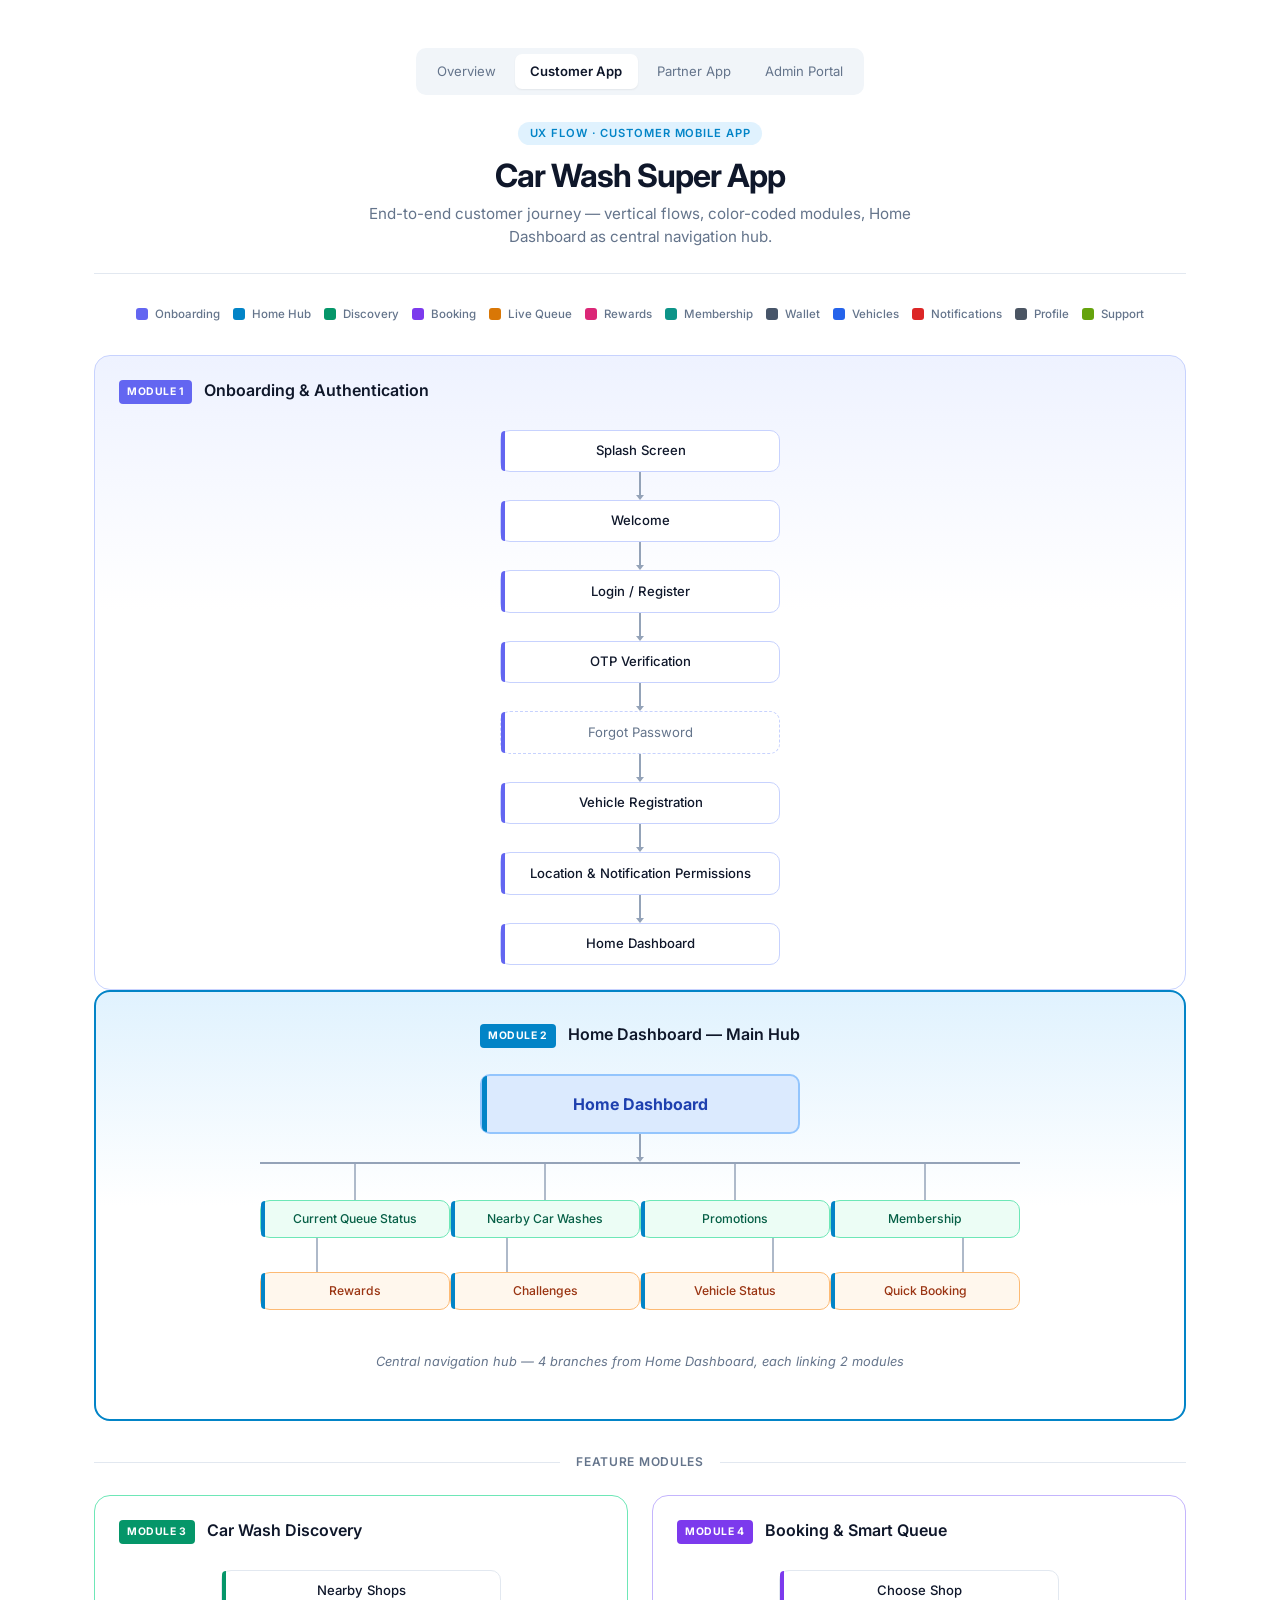
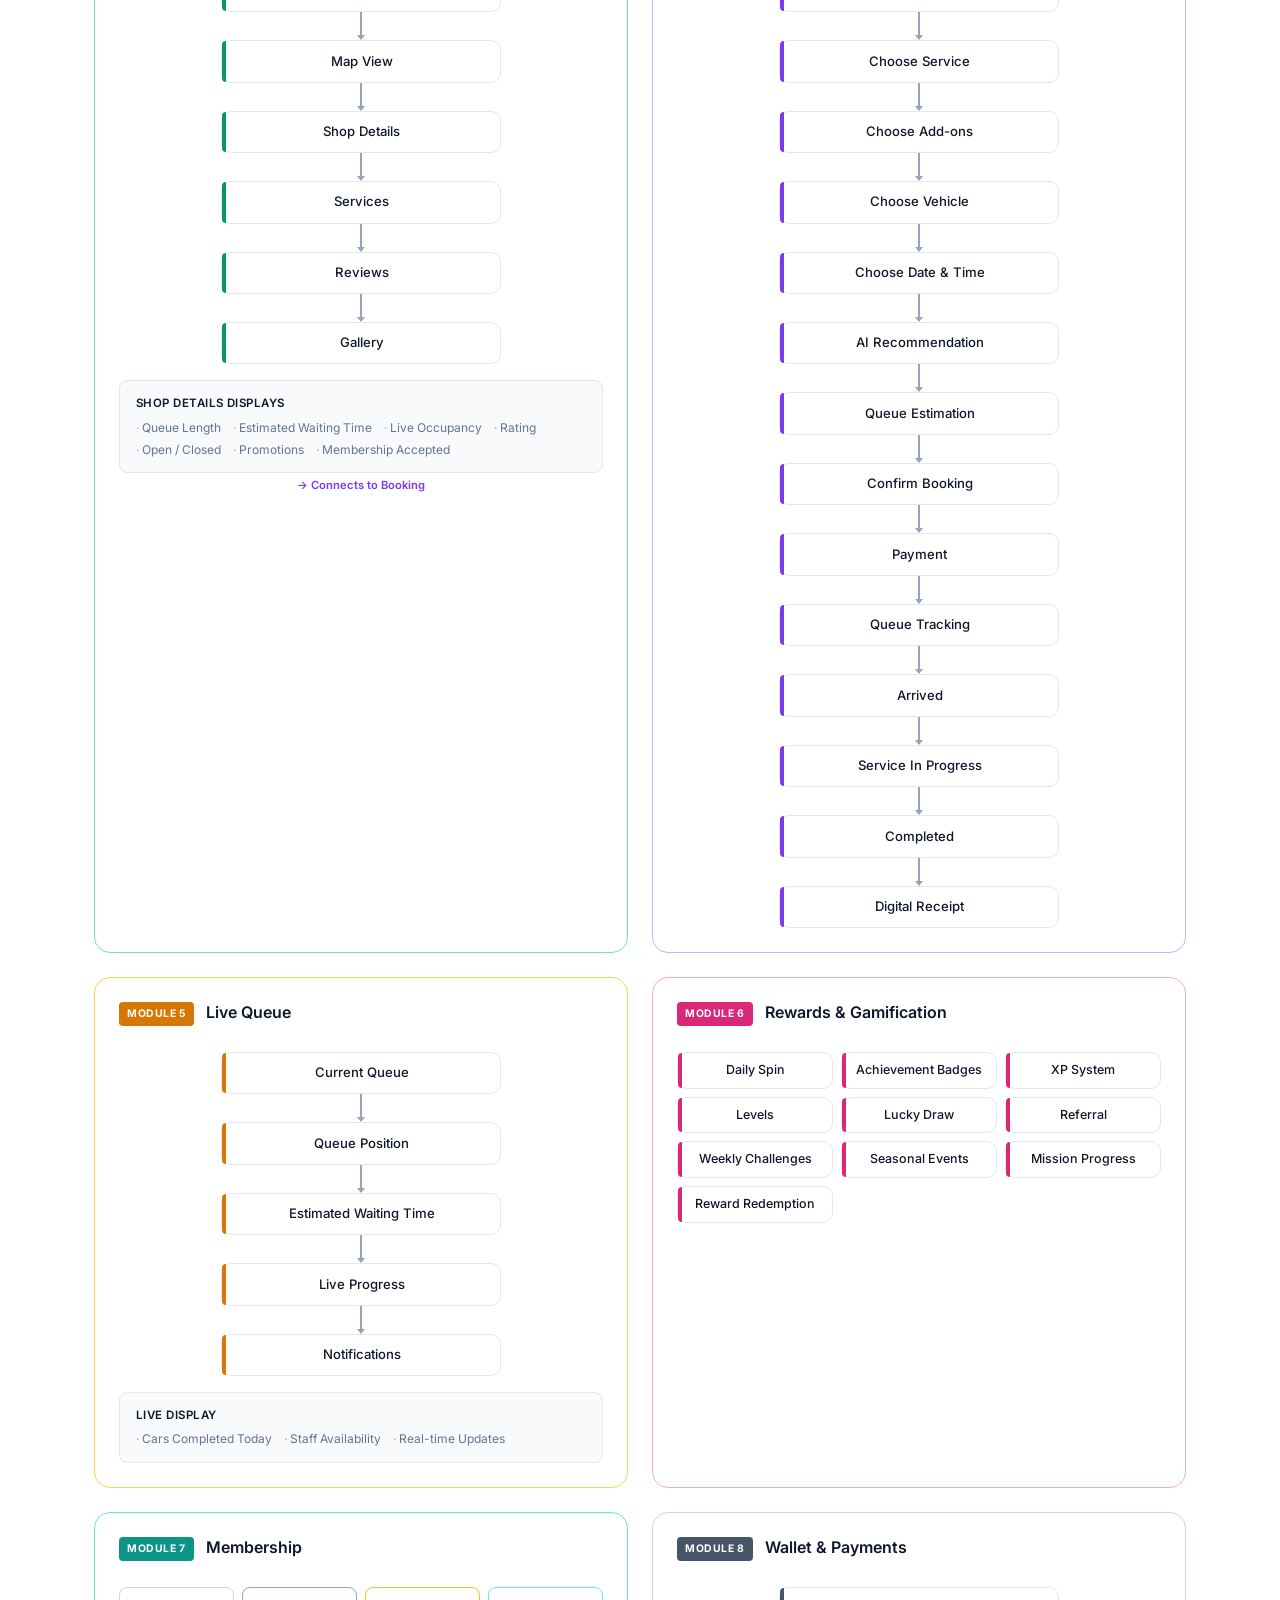
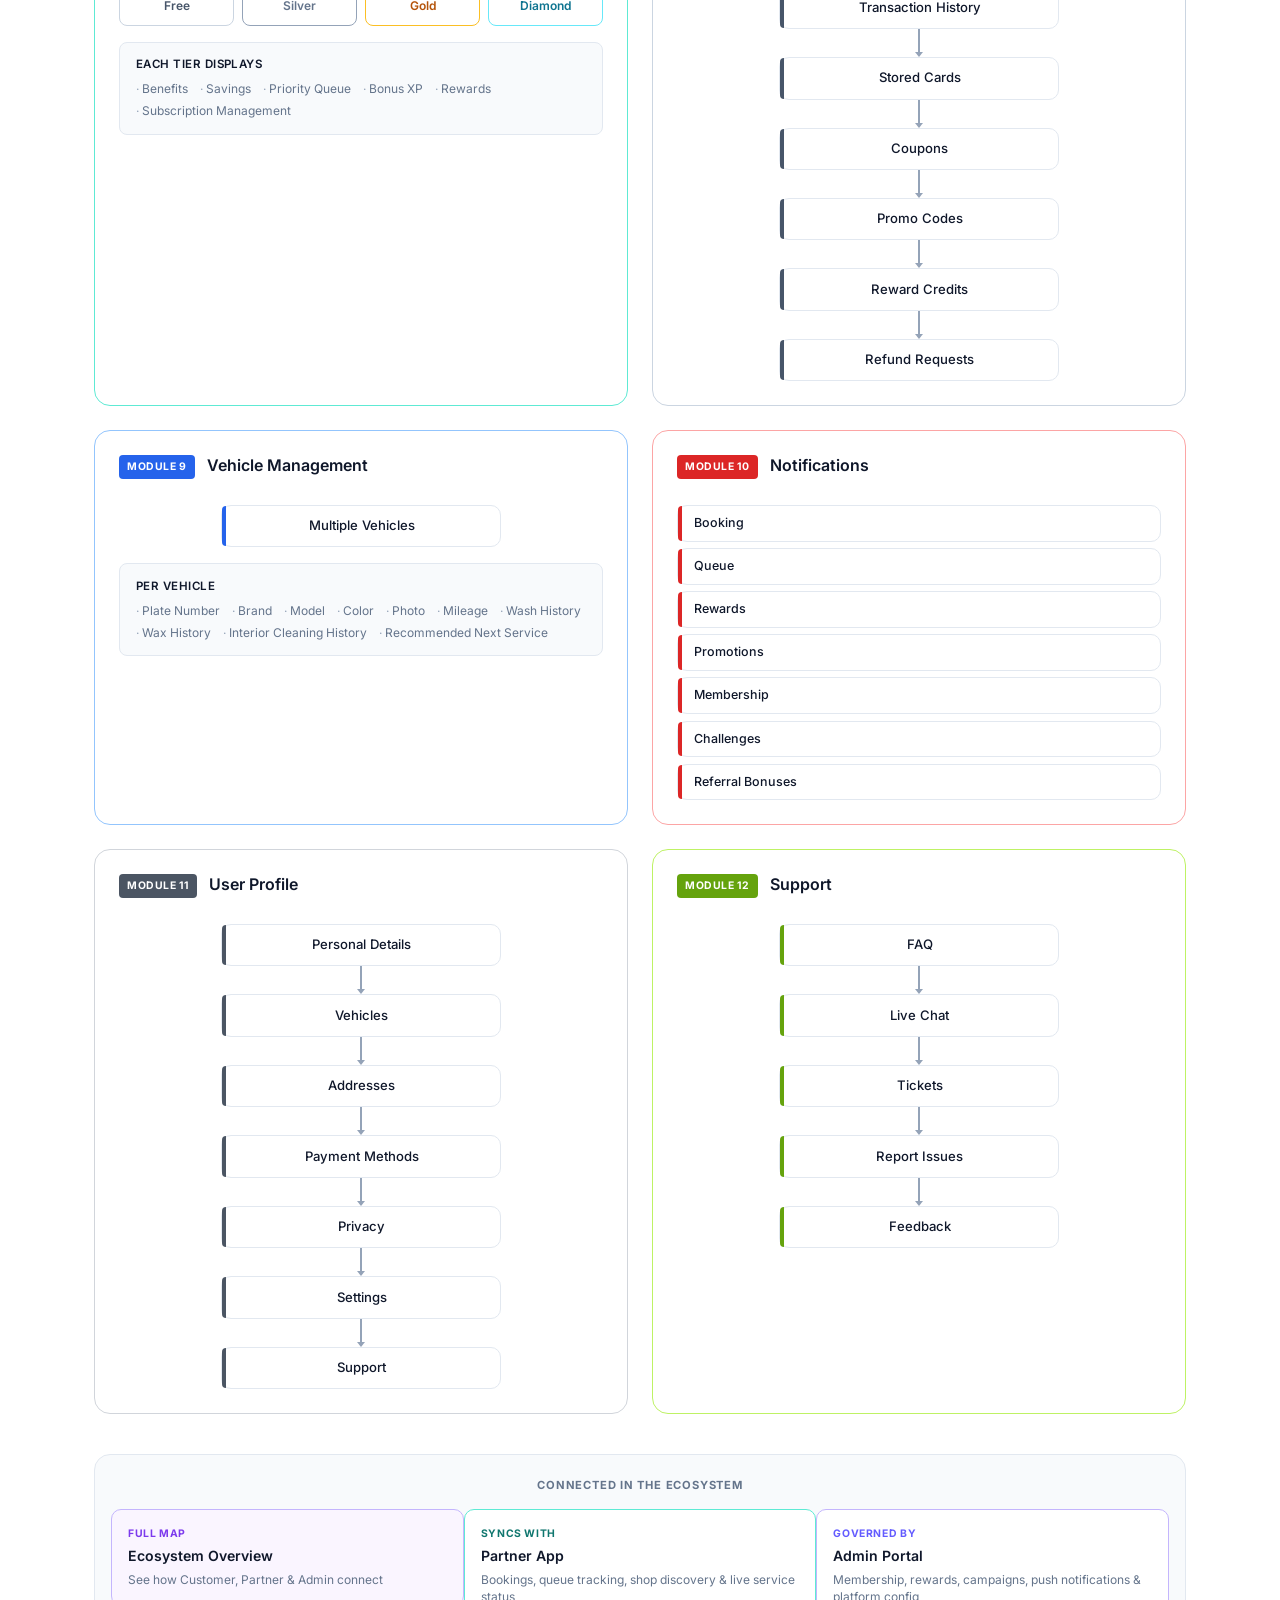
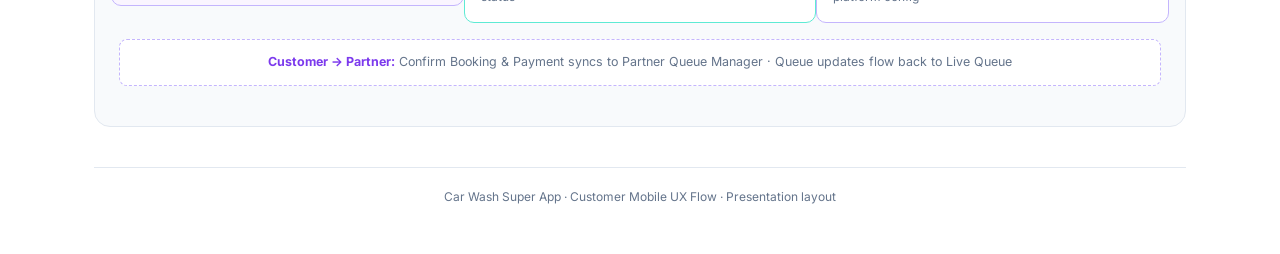
==== commit 2a993000: "Add files via upload" ====
--- a/index.html
+++ b/index.html
@@ -1,27 +1,27 @@
-<!DOCTYPE html>
-<html lang="en">
-<head>
-  <meta charset="UTF-8" />
-  <meta name="viewport" content="width=device-width, initial-scale=1.0" />
-  <title>Car Wash Super App — Customer Mobile UX Flow</title>
-  <link href="https://cdn.jsdelivr.net/npm/bootstrap@5.3.3/dist/css/bootstrap.min.css" rel="stylesheet" />
-  <link rel="preconnect" href="https://fonts.googleapis.com" />
-  <link rel="preconnect" href="https://fonts.gstatic.com" crossorigin />
-  <link href="https://fonts.googleapis.com/css2?family=Inter:wght@400;500;600;700&display=swap" rel="stylesheet" />
-  <link href="css/shared.css" rel="stylesheet" />
-  <link href="css/customer.css" rel="stylesheet" />
-</head>
-<body>
-  <main class="container container-lg px-3 px-md-4 py-4 py-md-5">
-
-    <nav class="nav nav-pills app-nav flex-wrap justify-content-center gap-1 mb-4 mx-auto" aria-label="App flows">
-      <a class="nav-link" href="overview.html">Overview</a>
-      <a class="nav-link active" href="index.html">Customer App</a>
-      <a class="nav-link" href="partner.html">Partner App</a>
-      <a class="nav-link" href="admin.html">Admin Portal</a>
-    </nav>
-
-    <header class="doc-header">
+<!DOCTYPE html>
+<html lang="en">
+<head>
+  <meta charset="UTF-8" />
+  <meta name="viewport" content="width=device-width, initial-scale=1.0" />
+  <title>Car Wash Super App — Customer Mobile UX Flow</title>
+  <link href="https://cdn.jsdelivr.net/npm/bootstrap@5.3.3/dist/css/bootstrap.min.css" rel="stylesheet" />
+  <link rel="preconnect" href="https://fonts.googleapis.com" />
+  <link rel="preconnect" href="https://fonts.gstatic.com" crossorigin />
+  <link href="https://fonts.googleapis.com/css2?family=Inter:wght@400;500;600;700&display=swap" rel="stylesheet" />
+  <link href="css/shared.css" rel="stylesheet" />
+  <link href="css/customer.css" rel="stylesheet" />
+</head>
+<body>
+  <main class="container container-lg px-3 px-md-4 py-4 py-md-5">
+
+    <nav class="nav nav-pills app-nav flex-wrap justify-content-center gap-1 mb-4 mx-auto" aria-label="App flows">
+      <a class="nav-link" href="overview.html">Overview</a>
+      <a class="nav-link active" href="index.html">Customer App</a>
+      <a class="nav-link" href="partner.html">Partner App</a>
+      <a class="nav-link" href="admin.html">Admin Portal</a>
+    </nav>
+
+    <header class="doc-header">
       <span class="badge">UX Flow · Customer Mobile App</span>
       <h1>Car Wash Super App</h1>
       <p>End-to-end customer journey — vertical flows, color-coded modules, Home Dashboard as central navigation hub.</p>
@@ -76,10 +76,10 @@
         </div>
 
         <div class="hub-fan">
-          <div class="screen hub-main">Home Dashboard</div>
-
-          <div class="hub-mobile-entry d-md-none">
-            <div class="arrow-down"><div class="stem"></div><div class="head"></div></div>
+          <div class="screen hub-main">Home Dashboard</div>
+
+          <div class="hub-mobile-entry d-md-none">
+            <div class="arrow-down"><div class="stem"></div><div class="head"></div></div>
           </div>
 
           <div class="hub-trunk">
@@ -147,7 +147,7 @@
     <div class="row g-4">
 
       <!-- MODULE 3 -->
-      <div class="col-12 col-lg-6"><section class="module m3 h-100" id="m3">
+      <div class="col-12 col-lg-6"><section class="module m3" id="m3">
         <div class="module-header">
           <span class="module-num">Module 3</span>
           <h2 class="module-title">Car Wash Discovery</h2>
@@ -178,10 +178,10 @@
           </ul>
         </div>
         <p class="flow-link">→ Connects to Booking</p>
-      </section>
+      </section></div>
 
       <!-- MODULE 4 -->
-      <div class="col-12 col-lg-6"><section class="module m4 h-100" id="m4">
+      <div class="col-12 col-lg-6"><section class="module m4" id="m4">
         <div class="module-header">
           <span class="module-num">Module 4</span>
           <h2 class="module-title">Booking &amp; Smart Queue</h2>
@@ -215,10 +215,10 @@
           <div class="arrow-down"><div class="stem"></div><div class="head"></div></div>
           <div class="screen">Digital Receipt</div>
         </div>
-      </section>
+      </section></div>
 
       <!-- MODULE 5 -->
-      <div class="col-12 col-lg-6"><section class="module m5 h-100" id="m5">
+      <div class="col-12 col-lg-6"><section class="module m5" id="m5">
         <div class="module-header">
           <span class="module-num">Module 5</span>
           <h2 class="module-title">Live Queue</h2>
@@ -242,10 +242,10 @@
             <li>Real-time Updates</li>
           </ul>
         </div>
-      </section>
+      </section></div>
 
       <!-- MODULE 6 -->
-      <div class="col-12 col-lg-6"><section class="module m6 h-100" id="m6">
+      <div class="col-12 col-lg-6"><section class="module m6" id="m6">
         <div class="module-header">
           <span class="module-num">Module 6</span>
           <h2 class="module-title">Rewards &amp; Gamification</h2>
@@ -262,10 +262,10 @@
           <div class="screen small">Mission Progress</div>
           <div class="screen small">Reward Redemption</div>
         </div>
-      </section>
+      </section></div>
 
       <!-- MODULE 7 -->
-      <div class="col-12 col-lg-6"><section class="module m7 h-100" id="m7">
+      <div class="col-12 col-lg-6"><section class="module m7" id="m7">
         <div class="module-header">
           <span class="module-num">Module 7</span>
           <h2 class="module-title">Membership</h2>
@@ -287,10 +287,10 @@
             <li>Subscription Management</li>
           </ul>
         </div>
-      </section>
+      </section></div>
 
       <!-- MODULE 8 -->
-      <div class="col-12 col-lg-6"><section class="module m8 h-100" id="m8">
+      <div class="col-12 col-lg-6"><section class="module m8" id="m8">
         <div class="module-header">
           <span class="module-num">Module 8</span>
           <h2 class="module-title">Wallet &amp; Payments</h2>
@@ -308,10 +308,10 @@
           <div class="arrow-down"><div class="stem"></div><div class="head"></div></div>
           <div class="screen">Refund Requests</div>
         </div>
-      </section>
+      </section></div>
 
       <!-- MODULE 9 -->
-      <div class="col-12 col-lg-6"><section class="module m9 h-100" id="m9">
+      <div class="col-12 col-lg-6"><section class="module m9" id="m9">
         <div class="module-header">
           <span class="module-num">Module 9</span>
           <h2 class="module-title">Vehicle Management</h2>
@@ -334,10 +334,10 @@
             <li>Recommended Next Service</li>
           </ul>
         </div>
-      </section>
+      </section></div>
 
       <!-- MODULE 10 -->
-      <div class="col-12 col-lg-6"><section class="module m10 h-100" id="m10">
+      <div class="col-12 col-lg-6"><section class="module m10" id="m10">
         <div class="module-header">
           <span class="module-num">Module 10</span>
           <h2 class="module-title">Notifications</h2>
@@ -351,10 +351,10 @@
           <div class="screen small">Challenges</div>
           <div class="screen small">Referral Bonuses</div>
         </div>
-      </section>
+      </section></div>
 
       <!-- MODULE 11 -->
-      <div class="col-12 col-lg-6"><section class="module m11 h-100" id="m11">
+      <div class="col-12 col-lg-6"><section class="module m11" id="m11">
         <div class="module-header">
           <span class="module-num">Module 11</span>
           <h2 class="module-title">User Profile</h2>
@@ -374,10 +374,10 @@
           <div class="arrow-down"><div class="stem"></div><div class="head"></div></div>
           <div class="screen">Support</div>
         </div>
-      </section>
+      </section></div>
 
       <!-- MODULE 12 -->
-      <div class="col-12 col-lg-6"><section class="module m12 h-100" id="m12">
+      <div class="col-12 col-lg-6"><section class="module m12" id="m12">
         <div class="module-header">
           <span class="module-num">Module 12</span>
           <h2 class="module-title">Support</h2>
@@ -393,24 +393,24 @@
           <div class="arrow-down"><div class="stem"></div><div class="head"></div></div>
           <div class="screen">Feedback</div>
         </div>
-      </section>
+      </section></div>
 
     </div>
 
     <section class="ecosystem-bar" aria-labelledby="eco-links-title">
       <h3 id="eco-links-title">Connected in the ecosystem</h3>
       <div class="row g-3">
-        <a href="overview.html" class="col-12 col-md-4 eco-link overview d-block h-100">
+        <a href="overview.html" class="col-12 col-md-4 eco-link overview d-block">
           <div class="eco-role">Full map</div>
           <div class="eco-name">Ecosystem Overview</div>
           <div class="eco-desc">See how Customer, Partner &amp; Admin connect</div>
         </a>
-        <a href="partner.html" class="col-12 col-md-4 eco-link partner d-block h-100">
+        <a href="partner.html" class="col-12 col-md-4 eco-link partner d-block">
           <div class="eco-role">Syncs with</div>
           <div class="eco-name">Partner App</div>
           <div class="eco-desc">Bookings, queue tracking, shop discovery &amp; live service status</div>
         </a>
-        <a href="admin.html" class="col-12 col-md-4 eco-link admin d-block h-100">
+        <a href="admin.html" class="col-12 col-md-4 eco-link admin d-block">
           <div class="eco-role">Governed by</div>
           <div class="eco-name">Admin Portal</div>
           <div class="eco-desc">Membership, rewards, campaigns, push notifications &amp; platform config</div>
@@ -421,8 +421,8 @@
 
     <footer class="site-footer">
       Car Wash Super App · Customer Mobile UX Flow · Presentation layout
-    </footer>
-  </main>
-  <script src="https://cdn.jsdelivr.net/npm/bootstrap@5.3.3/dist/js/bootstrap.bundle.min.js"></script>
-</body>
-</html>
+    </footer>
+  </main>
+  <script src="https://cdn.jsdelivr.net/npm/bootstrap@5.3.3/dist/js/bootstrap.bundle.min.js"></script>
+</body>
+</html>
--- a/css/shared.css
+++ b/css/shared.css
@@ -0,0 +1,837 @@
+/* Car Wash Super App — shared styles (Bootstrap 5 companion) */
+
+:root {
+  --cw-text: #0f172a;
+  --cw-text-muted: #64748b;
+  --cw-border: #e2e8f0;
+  --cw-arrow: #94a3b8;
+  --screen-radius: 10px;
+  --module-radius: 16px;
+}
+
+body {
+  font-family: "Inter", system-ui, -apple-system, sans-serif;
+  color: var(--cw-text);
+  background: #fff;
+  overflow-x: hidden;
+  -webkit-font-smoothing: antialiased;
+}
+
+/* Bootstrap nav override */
+.app-nav {
+  background: #f1f5f9;
+  border-radius: 10px;
+  padding: 0.35rem;
+  max-width: 100%;
+  width: fit-content;
+}
+
+.app-nav .nav-link {
+  font-size: clamp(0.68rem, 2.5vw, 0.82rem);
+  color: var(--cw-text-muted);
+  border-radius: 7px;
+  padding: 0.45rem 0.65rem;
+  white-space: nowrap;
+}
+
+@media (min-width: 576px) {
+  .app-nav .nav-link { padding: 0.5rem 0.95rem; }
+}
+
+.app-nav .nav-link:hover { color: var(--cw-text); background: #e2e8f0; }
+.app-nav .nav-link.active {
+  background: #fff !important;
+  color: var(--cw-text) !important;
+  font-weight: 600;
+  box-shadow: 0 1px 2px rgba(0, 0, 0, 0.06);
+}
+
+.app-nav.app-nav--admin .nav-link.active {
+  background: #0a2540 !important;
+  color: #fff !important;
+}
+
+/* Header */
+.doc-header {
+  text-align: center;
+  margin-bottom: 2rem;
+  padding-bottom: 1.5rem;
+  border-bottom: 1px solid var(--cw-border);
+}
+
+.doc-header .badge {
+  display: inline-block;
+  font-size: 0.7rem;
+  font-weight: 600;
+  letter-spacing: 0.08em;
+  text-transform: uppercase;
+  padding: 0.35rem 0.75rem;
+  border-radius: 999px;
+  margin-bottom: 0.75rem;
+}
+
+.doc-header h1 {
+  font-size: clamp(1.35rem, 4vw, 2rem);
+  font-weight: 700;
+  letter-spacing: -0.03em;
+  margin-bottom: 0.5rem;
+}
+
+.doc-header p {
+  color: var(--cw-text-muted);
+  font-size: clamp(0.85rem, 2.5vw, 0.95rem);
+  max-width: 560px;
+  margin: 0 auto;
+}
+
+/* Legend */
+.legend {
+  display: flex;
+  flex-wrap: wrap;
+  gap: 0.45rem 0.85rem;
+  justify-content: center;
+  margin-bottom: 2rem;
+}
+
+.legend-item {
+  display: flex;
+  align-items: center;
+  gap: 0.4rem;
+  font-size: 0.72rem;
+  font-weight: 500;
+  color: var(--cw-text-muted);
+}
+
+.legend-swatch {
+  width: 12px;
+  height: 12px;
+  border-radius: 3px;
+  flex-shrink: 0;
+}
+
+/* Modules */
+.module {
+  border-radius: var(--module-radius);
+  border: 1px solid var(--cw-border);
+  padding: 1.25rem;
+  background: #fff;
+  height: 100%;
+}
+
+@media (min-width: 768px) {
+  .module { padding: 1.5rem; }
+}
+
+.module-header {
+  display: flex;
+  align-items: flex-start;
+  gap: 0.75rem;
+  margin-bottom: 1.25rem;
+  flex-wrap: wrap;
+}
+
+.module-num {
+  font-size: 0.65rem;
+  font-weight: 700;
+  letter-spacing: 0.06em;
+  text-transform: uppercase;
+  padding: 0.25rem 0.5rem;
+  border-radius: 4px;
+  flex-shrink: 0;
+  color: #fff;
+}
+
+.module-title {
+  font-size: clamp(0.9rem, 2.5vw, 1rem);
+  font-weight: 600;
+  line-height: 1.35;
+}
+
+/* Screen nodes */
+.screen {
+  position: relative;
+  display: block;
+  width: 100%;
+  max-width: 280px;
+  margin: 0 auto;
+  padding: 0.65rem 1rem 0.65rem 1.1rem;
+  border: 1px solid var(--cw-border);
+  border-radius: var(--screen-radius);
+  background: #fff;
+  font-size: clamp(0.78rem, 2.2vw, 0.82rem);
+  font-weight: 500;
+  text-align: center;
+  color: var(--cw-text);
+  word-break: break-word;
+}
+
+.screen::before {
+  content: "";
+  position: absolute;
+  left: 0;
+  top: 0;
+  bottom: 0;
+  width: 4px;
+  border-radius: var(--screen-radius) 0 0 var(--screen-radius);
+}
+
+.screen.optional {
+  border-style: dashed;
+  color: var(--cw-text-muted);
+  font-weight: 400;
+}
+
+.screen.hub-main {
+  max-width: min(320px, 100%);
+  padding: 1rem 1.25rem;
+  font-size: 1rem;
+  font-weight: 700;
+  border-width: 2px;
+  border-color: #93c5fd;
+  background: #dbeafe;
+  color: #1e40af;
+}
+
+.screen.hub-main::before { width: 5px; background: #3b82f6; }
+
+.screen.small {
+  max-width: none;
+  font-size: 0.78rem;
+  padding: 0.5rem 0.75rem;
+}
+
+/* Vertical flow */
+.v-flow {
+  display: flex;
+  flex-direction: column;
+  align-items: center;
+  gap: 0;
+  width: 100%;
+}
+
+.arrow-down {
+  display: flex;
+  flex-direction: column;
+  align-items: center;
+  height: 28px;
+  flex-shrink: 0;
+}
+
+.arrow-down .stem {
+  width: 2px;
+  flex: 1;
+  background: var(--cw-arrow);
+}
+
+.arrow-down .head {
+  width: 0;
+  height: 0;
+  border-left: 4px solid transparent;
+  border-right: 4px solid transparent;
+  border-top: 5px solid var(--cw-arrow);
+}
+
+/* Home Dashboard hub */
+.hub-section { margin-bottom: 2rem; }
+
+.hub-fan {
+  display: flex;
+  flex-direction: column;
+  align-items: center;
+  width: 100%;
+  max-width: 760px;
+  margin: 0 auto;
+}
+
+.hub-trunk {
+  display: flex;
+  flex-direction: column;
+  align-items: center;
+  width: 100%;
+}
+
+.hub-trunk .arrow-down { height: 28px; }
+.hub-trunk .arrow-down .stem { background: #94a3b8; }
+.hub-trunk .arrow-down .head { border-top-color: #94a3b8; }
+
+.hub-bus-wrap { width: 100%; }
+
+.hub-bus {
+  width: 100%;
+  height: 2px;
+  background: #94a3b8;
+}
+
+.hub-column {
+  position: relative;
+  min-height: 168px;
+}
+
+.hub-wire {
+  position: absolute;
+  top: 0;
+  left: 0;
+  width: 100%;
+  height: 168px;
+  display: block;
+  overflow: visible;
+  pointer-events: none;
+}
+
+.hub-wire path {
+  fill: none;
+  stroke: #94a3b8;
+  stroke-width: 1.5;
+  stroke-linecap: square;
+  stroke-linejoin: miter;
+}
+
+.hub-items {
+  position: relative;
+  z-index: 1;
+  width: 100%;
+  height: 100%;
+  min-height: 168px;
+}
+
+.hub-items .hub-tier-a {
+  position: absolute;
+  top: 36px;
+  left: 0;
+  right: 0;
+}
+
+.hub-items .hub-tier-b {
+  position: absolute;
+  top: 108px;
+  left: 0;
+  right: 0;
+}
+
+.hub-items .screen { margin: 0; }
+
+.screen.hub-tier-a {
+  max-width: none;
+  width: 100%;
+  font-size: clamp(0.7rem, 2vw, 0.76rem);
+  padding: 0.55rem 0.4rem;
+  background: #ecfdf5;
+  border-color: #6ee7b7;
+  color: #065f46;
+}
+
+.screen.hub-tier-a::before { background: #10b981; }
+
+.screen.hub-tier-b {
+  max-width: none;
+  width: 100%;
+  font-size: clamp(0.7rem, 2vw, 0.76rem);
+  padding: 0.55rem 0.4rem;
+  background: #fff7ed;
+  border-color: #fdba74;
+  color: #9a3412;
+}
+
+.screen.hub-tier-b::before { background: #f97316; }
+
+.hub-note {
+  text-align: center;
+  font-size: 0.8rem;
+  color: var(--cw-text-muted);
+  margin-top: 1.25rem;
+  font-style: italic;
+  padding: 0 0.5rem;
+}
+
+/* Mobile hub — stacked vertical pairs */
+@media (max-width: 767.98px) {
+  .hub-trunk,
+  .hub-bus { display: none; }
+
+  .hub-wire { display: none !important; }
+
+  .hub-column {
+    min-height: 0;
+    padding: 0.75rem 0;
+    border-bottom: 1px solid var(--cw-border);
+  }
+
+  .hub-column:last-child { border-bottom: none; }
+
+  .hub-items {
+    min-height: 0;
+    height: auto;
+    display: flex;
+    flex-direction: column;
+    align-items: center;
+    gap: 0;
+  }
+
+  .hub-items .hub-tier-a,
+  .hub-items .hub-tier-b {
+    position: static;
+    max-width: 280px;
+    width: 100%;
+  }
+
+  .hub-items .arrow-down { display: flex; }
+
+  .hub-mobile-entry {
+    display: flex;
+    flex-direction: column;
+    align-items: center;
+    width: 100%;
+    margin-bottom: 0.5rem;
+  }
+
+  .hub-mobile-entry .arrow-down { height: 24px; }
+  .hub-mobile-entry .arrow-down .stem { background: #94a3b8; }
+  .hub-mobile-entry .arrow-down .head { border-top-color: #94a3b8; }
+}
+
+@media (min-width: 768px) {
+  .hub-mobile-entry { display: none; }
+  .hub-items .hub-mobile-arrow { display: none; }
+}
+
+@media (max-width: 767.98px) {
+  .hub-items .hub-mobile-arrow {
+    display: flex;
+    height: 22px;
+  }
+}
+
+/* Detail blocks */
+.detail-block {
+  margin-top: 1rem;
+  padding: 0.85rem 1rem;
+  background: #f8fafc;
+  border: 1px solid var(--cw-border);
+  border-radius: 8px;
+  font-size: 0.75rem;
+  color: var(--cw-text-muted);
+}
+
+.detail-block strong {
+  display: block;
+  color: var(--cw-text);
+  font-size: 0.72rem;
+  font-weight: 600;
+  text-transform: uppercase;
+  letter-spacing: 0.04em;
+  margin-bottom: 0.4rem;
+}
+
+.detail-block ul {
+  list-style: none;
+  display: flex;
+  flex-wrap: wrap;
+  gap: 0.25rem 0.75rem;
+  padding: 0;
+  margin: 0;
+}
+
+.detail-block li::before {
+  content: "· ";
+  color: var(--cw-arrow);
+}
+
+/* Grids */
+.feature-grid {
+  display: grid;
+  grid-template-columns: repeat(2, 1fr);
+  gap: 0.5rem;
+}
+
+.feature-grid.cols-3 { grid-template-columns: repeat(2, 1fr); }
+
+@media (min-width: 576px) {
+  .feature-grid.cols-3 { grid-template-columns: repeat(3, 1fr); }
+}
+
+.rewards-grid {
+  display: grid;
+  grid-template-columns: repeat(2, 1fr);
+  gap: 0.5rem;
+}
+
+@media (min-width: 576px) {
+  .rewards-grid { grid-template-columns: repeat(3, 1fr); }
+}
+
+.tier-row {
+  display: grid;
+  grid-template-columns: repeat(2, 1fr);
+  gap: 0.5rem;
+}
+
+@media (min-width: 576px) {
+  .tier-row { grid-template-columns: repeat(4, 1fr); }
+}
+
+.tier-card {
+  padding: 0.6rem;
+  border: 1px solid var(--cw-border);
+  border-radius: 8px;
+  text-align: center;
+  font-size: 0.75rem;
+  font-weight: 600;
+  background: #fff;
+}
+
+.notif-list {
+  display: flex;
+  flex-direction: column;
+  gap: 0.4rem;
+}
+
+.notif-list .screen.small {
+  max-width: none;
+  text-align: left;
+  padding-left: 1rem;
+}
+
+.flow-link {
+  font-size: 0.7rem;
+  font-weight: 600;
+  color: #7c3aed;
+  text-align: center;
+  margin: 0.25rem 0;
+}
+
+.section-divider {
+  display: flex;
+  align-items: center;
+  gap: 1rem;
+  margin: 2rem 0 1.5rem;
+  color: var(--cw-text-muted);
+  font-size: 0.75rem;
+  font-weight: 600;
+  text-transform: uppercase;
+  letter-spacing: 0.06em;
+}
+
+.section-divider::before,
+.section-divider::after {
+  content: "";
+  flex: 1;
+  height: 1px;
+  background: var(--cw-border);
+}
+
+/* Ecosystem bar */
+.ecosystem-bar {
+  margin-top: 2.5rem;
+  padding: 1.25rem;
+  border: 1px solid var(--cw-border);
+  border-radius: var(--module-radius);
+  background: #f8fafc;
+}
+
+@media (min-width: 768px) {
+  .ecosystem-bar { padding: 1.5rem; }
+}
+
+.ecosystem-bar h3 {
+  font-size: 0.7rem;
+  font-weight: 700;
+  text-transform: uppercase;
+  letter-spacing: 0.07em;
+  color: var(--cw-text-muted);
+  text-align: center;
+  margin-bottom: 1rem;
+}
+
+.eco-link {
+  display: block;
+  height: 100%;
+  padding: 1rem;
+  border-radius: 10px;
+  border: 1px solid var(--cw-border);
+  background: #fff;
+  text-decoration: none;
+  color: inherit;
+  transition: border-color 0.15s;
+}
+
+.eco-link:hover { border-color: #94a3b8; color: inherit; }
+
+.eco-link .eco-role {
+  font-size: 0.65rem;
+  font-weight: 700;
+  text-transform: uppercase;
+  letter-spacing: 0.06em;
+  margin-bottom: 0.25rem;
+}
+
+.eco-link .eco-name {
+  font-size: 0.88rem;
+  font-weight: 600;
+  margin-bottom: 0.35rem;
+}
+
+.eco-link .eco-desc {
+  font-size: 0.75rem;
+  color: var(--cw-text-muted);
+  line-height: 1.4;
+}
+
+.eco-link.overview { border-color: #c4b5fd; background: #faf5ff; }
+.eco-link.overview .eco-role { color: #7c3aed; }
+.eco-link.partner { border-color: #5eead4; }
+.eco-link.partner .eco-role { color: #0f766e; }
+.eco-link.admin { border-color: #c4b5fd; }
+.eco-link.admin .eco-role { color: #635bff; }
+.eco-link.customer { border-color: #7dd3fc; }
+.eco-link.customer .eco-role { color: #0284c7; }
+
+.eco-sync {
+  margin-top: 1rem;
+  padding: 0.85rem 1rem;
+  background: #fff;
+  border: 1px dashed #c4b5fd;
+  border-radius: 8px;
+  font-size: clamp(0.72rem, 2vw, 0.78rem);
+  color: var(--cw-text-muted);
+  text-align: center;
+}
+
+.eco-sync strong { color: #7c3aed; }
+
+/* Integration blocks (partner) */
+.integration {
+  margin: 2rem 0;
+  padding: 1.25rem;
+  border: 2px dashed #c4b5fd;
+  border-radius: var(--module-radius);
+  background: linear-gradient(180deg, #ede9fe 0%, #fff 60%);
+}
+
+@media (min-width: 768px) {
+  .integration { padding: 1.75rem; }
+}
+
+.integration-header { text-align: center; margin-bottom: 1.25rem; }
+
+.integration-header h3 {
+  font-size: 0.85rem;
+  font-weight: 700;
+  text-transform: uppercase;
+  letter-spacing: 0.06em;
+  color: #7c3aed;
+  margin-bottom: 0.35rem;
+}
+
+.integration-header p {
+  font-size: 0.8rem;
+  color: var(--cw-text-muted);
+}
+
+.integration-flow {
+  display: flex;
+  flex-direction: column;
+  align-items: center;
+  gap: 0.75rem;
+}
+
+@media (min-width: 576px) {
+  .integration-flow {
+    flex-direction: row;
+    justify-content: center;
+    flex-wrap: wrap;
+  }
+}
+
+.integration-box {
+  padding: 1rem 1.25rem;
+  border-radius: var(--screen-radius);
+  border: 1px solid var(--cw-border);
+  background: #fff;
+  text-align: center;
+  width: 100%;
+  max-width: 220px;
+}
+
+.integration-box .label {
+  font-size: 0.65rem;
+  font-weight: 700;
+  text-transform: uppercase;
+  letter-spacing: 0.06em;
+  margin-bottom: 0.35rem;
+}
+
+.integration-box .name { font-size: 0.85rem; font-weight: 600; }
+
+.integration-box.customer { border-color: #c7d2fe; background: #eef2ff; }
+.integration-box.customer .label { color: #6366f1; }
+.integration-box.partner { border-color: #c4b5fd; background: #ede9fe; }
+.integration-box.partner .label { color: #7c3aed; }
+
+.integration-arrow {
+  display: flex;
+  flex-direction: column;
+  align-items: center;
+  color: #7c3aed;
+  font-size: 0.75rem;
+  font-weight: 600;
+  gap: 0.2rem;
+}
+
+.integration-arrow .line-h {
+  width: 48px;
+  height: 2px;
+  background: #7c3aed;
+  position: relative;
+}
+
+@media (max-width: 575.98px) {
+  .integration-arrow .line-h {
+    width: 2px;
+    height: 24px;
+  }
+
+  .integration-arrow .line-h::after {
+    top: auto;
+    bottom: -1px;
+    right: -4px;
+    border: 5px solid transparent;
+    border-top-color: #7c3aed;
+    border-left-color: transparent;
+  }
+}
+
+.integration-arrow .line-h::after {
+  content: "";
+  position: absolute;
+  right: -1px;
+  top: -4px;
+  border: 5px solid transparent;
+  border-left-color: #7c3aed;
+}
+
+.integration-triple {
+  display: flex;
+  flex-direction: column;
+  align-items: center;
+  gap: 0.75rem;
+  margin-top: 1rem;
+}
+
+@media (min-width: 768px) {
+  .integration-triple {
+    flex-direction: row;
+    justify-content: center;
+    flex-wrap: wrap;
+  }
+}
+
+/* Flow branch */
+.flow-branch {
+  display: grid;
+  grid-template-columns: 1fr 1fr;
+  gap: 0.75rem;
+  width: 100%;
+  max-width: 420px;
+}
+
+.branch-or {
+  grid-column: 1 / -1;
+  text-align: center;
+  font-size: 0.72rem;
+  font-weight: 600;
+  color: var(--cw-text-muted);
+  text-transform: uppercase;
+}
+
+.flow-branch .screen { max-width: none; }
+
+.branch-continue {
+  grid-column: 1 / -1;
+  display: flex;
+  flex-direction: column;
+  align-items: center;
+}
+
+.screen.accept { border-color: #86efac; background: #f0fdf4; }
+.screen.accept::before { background: #22c55e; }
+.screen.reject { border-style: dashed; color: var(--cw-text-muted); font-weight: 400; }
+.screen.external { border-color: #c7d2fe; background: #eef2ff; max-width: 280px; }
+.screen.external::before { background: #6366f1; }
+
+/* Hub spokes (partner) */
+.hub-spokes {
+  display: grid;
+  grid-template-columns: repeat(2, 1fr);
+  gap: 0.75rem;
+  width: 100%;
+}
+
+@media (min-width: 576px) {
+  .hub-spokes { grid-template-columns: repeat(3, 1fr); }
+}
+
+@media (min-width: 992px) {
+  .hub-spokes { grid-template-columns: repeat(3, 1fr); max-width: 720px; margin: 0 auto; }
+}
+
+.widget-row {
+  display: grid;
+  grid-template-columns: repeat(2, 1fr);
+  gap: 0.75rem;
+}
+
+@media (min-width: 576px) {
+  .widget-row { grid-template-columns: repeat(4, 1fr); max-width: 720px; margin: 0 auto; }
+}
+
+.spoke { display: flex; flex-direction: column; align-items: center; gap: 0.35rem; }
+.spoke-line { width: 2px; height: 18px; background: #0f766e; opacity: 0.45; }
+
+/* Footer */
+.site-footer {
+  text-align: center;
+  margin-top: 2.5rem;
+  padding-top: 1.25rem;
+  border-top: 1px solid var(--cw-border);
+  font-size: 0.75rem;
+  color: var(--cw-text-muted);
+}
+
+@media (max-width: 767.98px) {
+  .hub-trunk,
+  .hub-bus { display: none !important; }
+
+  .hub-items .hub-mobile-arrow { display: flex !important; }
+}
+
+.hub-columns.row > [class*="col-"] {
+  display: flex;
+  justify-content: center;
+}
+
+@media (max-width: 575.98px) {
+  .module { padding: 1rem; }
+  .module.m2.hub { padding: 1rem; }
+  .screen { max-width: 100%; }
+  .flow-branch { max-width: 100%; }
+  .app-nav { width: 100%; }
+}
+
+@media (min-width: 576px) {
+  .app-nav { width: fit-content; }
+}
+
+.hub-mobile-entry {
+  display: none;
+  flex-direction: column;
+  align-items: center;
+  width: 100%;
+  margin-bottom: 0.5rem;
+}
+
+@media (max-width: 767.98px) {
+  .hub-mobile-entry { display: flex; }
+}
+
+.hub-items .hub-mobile-arrow { display: none; height: 22px; }
+.module.m2.hub { overflow-x: hidden; }
--- a/css/customer.css
+++ b/css/customer.css
@@ -0,0 +1,76 @@
+/* Customer app — module colors */
+
+:root {
+  --m1: #6366f1; --m1-bg: #eef2ff;
+  --m2: #0284c7; --m2-bg: #e0f2fe;
+  --m3: #059669; --m3-bg: #ecfdf5;
+  --m4: #7c3aed; --m4-bg: #f5f3ff;
+  --m5: #d97706; --m5-bg: #fffbeb;
+  --m6: #db2777; --m6-bg: #fdf2f8;
+  --m7: #0d9488; --m7-bg: #f0fdfa;
+  --m8: #475569; --m8-bg: #f8fafc;
+  --m9: #2563eb; --m9-bg: #eff6ff;
+  --m10: #dc2626; --m10-bg: #fef2f2;
+  --m11: #4b5563; --m11-bg: #f9fafb;
+  --m12: #65a30d; --m12-bg: #f7fee7;
+}
+
+.doc-header .badge { color: var(--m2); background: var(--m2-bg); }
+
+.module.m1 { border-color: #c7d2fe; background: linear-gradient(180deg, var(--m1-bg) 0%, #fff 40%); }
+.module.m1 .module-num { background: var(--m1); }
+.module.m1 .screen { border-color: #c7d2fe; }
+.module.m1 .screen::before { background: var(--m1); }
+
+.module.m2 { border-color: #7dd3fc; background: linear-gradient(180deg, var(--m2-bg) 0%, #fff 50%); }
+.module.m2 .module-num { background: var(--m2); }
+.module.m2 .screen::before { background: var(--m2); }
+.module.m2.hub { border-width: 2px; border-color: var(--m2); padding: 1.25rem; }
+@media (min-width: 768px) { .module.m2.hub { padding: 2rem; } }
+
+.module.m3 { border-color: #6ee7b7; }
+.module.m3 .module-num { background: var(--m3); }
+.module.m3 .screen::before { background: var(--m3); }
+
+.module.m4 { border-color: #c4b5fd; }
+.module.m4 .module-num { background: var(--m4); }
+.module.m4 .screen::before { background: var(--m4); }
+
+.module.m5 { border-color: #fcd34d; }
+.module.m5 .module-num { background: var(--m5); }
+.module.m5 .screen::before { background: var(--m5); }
+
+.module.m6 { border-color: #f9a8d4; }
+.module.m6 .module-num { background: var(--m6); }
+.module.m6 .screen::before { background: var(--m6); }
+
+.module.m7 { border-color: #5eead4; }
+.module.m7 .module-num { background: var(--m7); }
+.module.m7 .screen::before { background: var(--m7); }
+
+.module.m8 { border-color: #cbd5e1; }
+.module.m8 .module-num { background: var(--m8); }
+.module.m8 .screen::before { background: var(--m8); }
+
+.module.m9 { border-color: #93c5fd; }
+.module.m9 .module-num { background: var(--m9); }
+.module.m9 .screen::before { background: var(--m9); }
+
+.module.m10 { border-color: #fca5a5; }
+.module.m10 .module-num { background: var(--m10); }
+.module.m10 .screen::before { background: var(--m10); }
+
+.module.m11 { border-color: #d1d5db; }
+.module.m11 .module-num { background: var(--m11); }
+.module.m11 .screen::before { background: var(--m11); }
+
+.module.m12 { border-color: #bef264; }
+.module.m12 .module-num { background: var(--m12); }
+.module.m12 .screen::before { background: var(--m12); }
+
+.tier-card.free { border-color: #cbd5e1; color: var(--m8); }
+.tier-card.silver { border-color: #94a3b8; color: #64748b; }
+.tier-card.gold { border-color: #fbbf24; color: #b45309; }
+.tier-card.diamond { border-color: #67e8f9; color: #0e7490; }
+
+.rewards-grid .screen.small { max-width: none; }
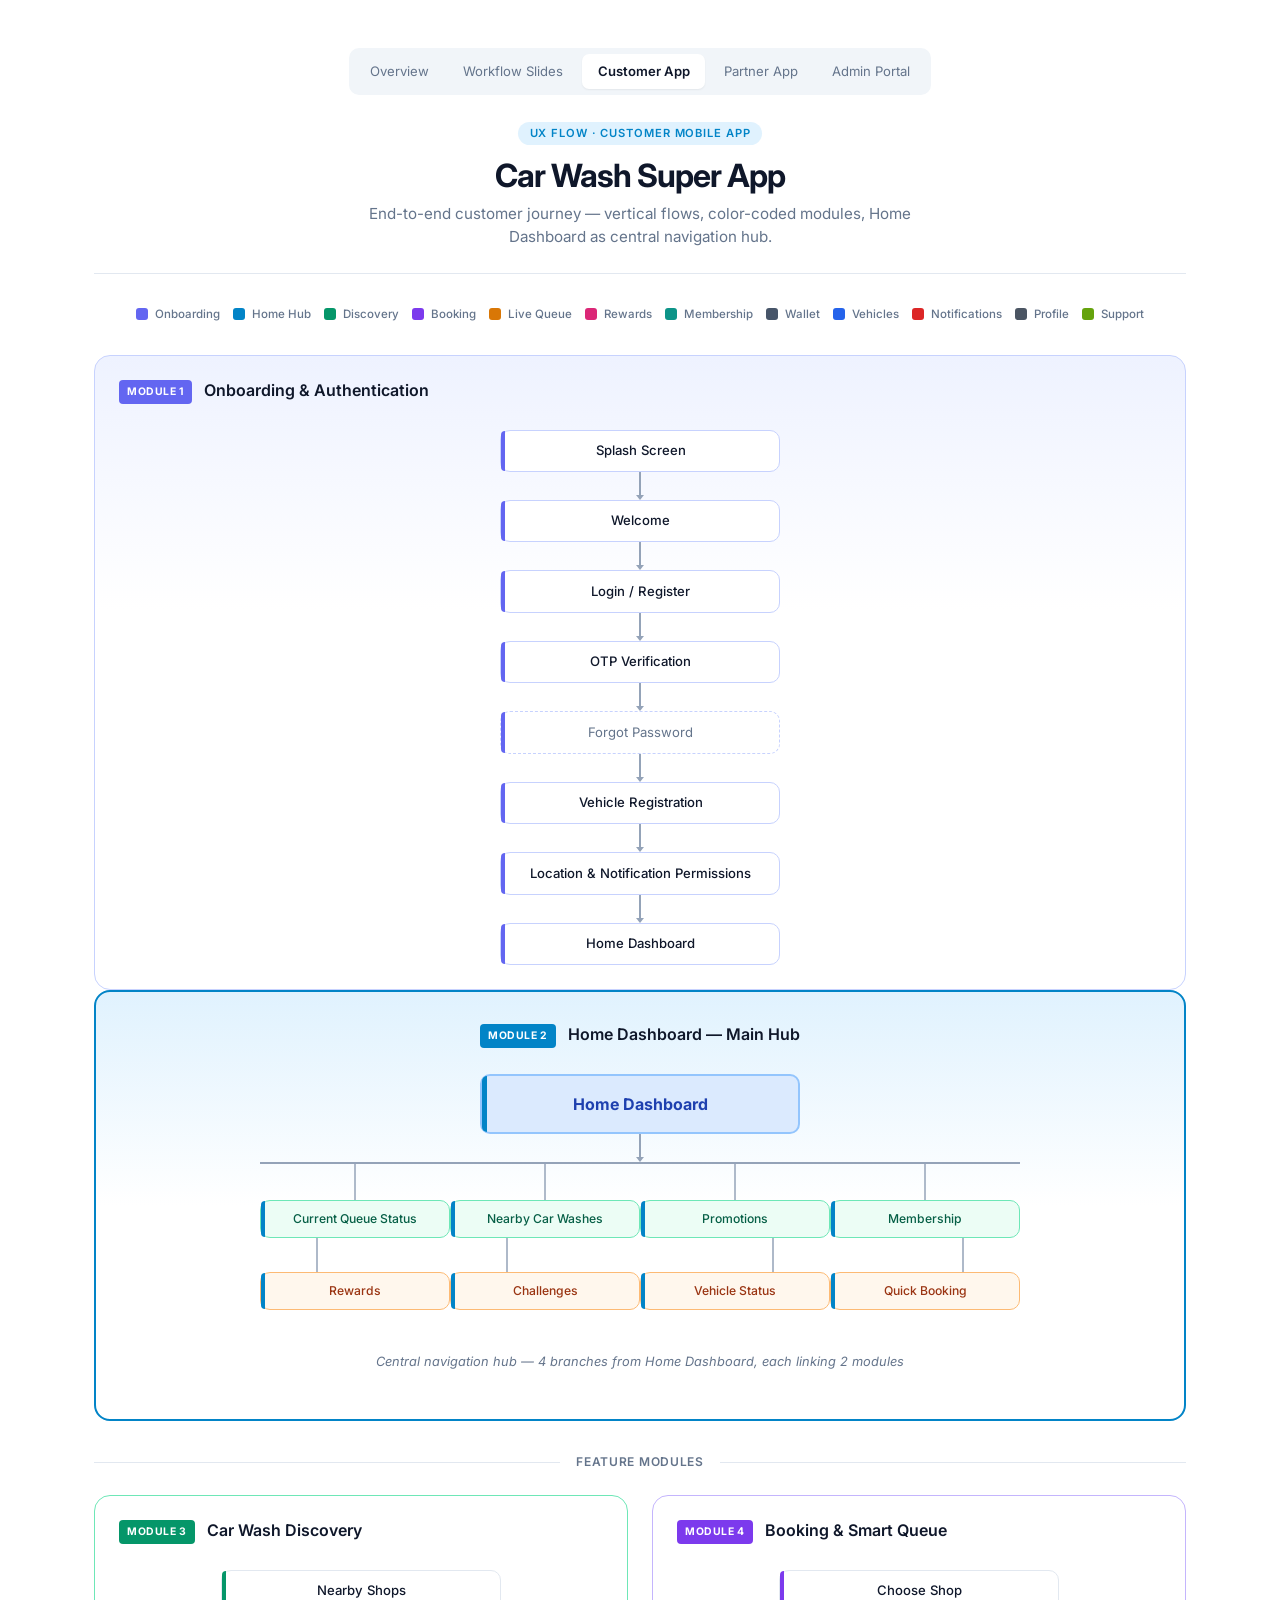
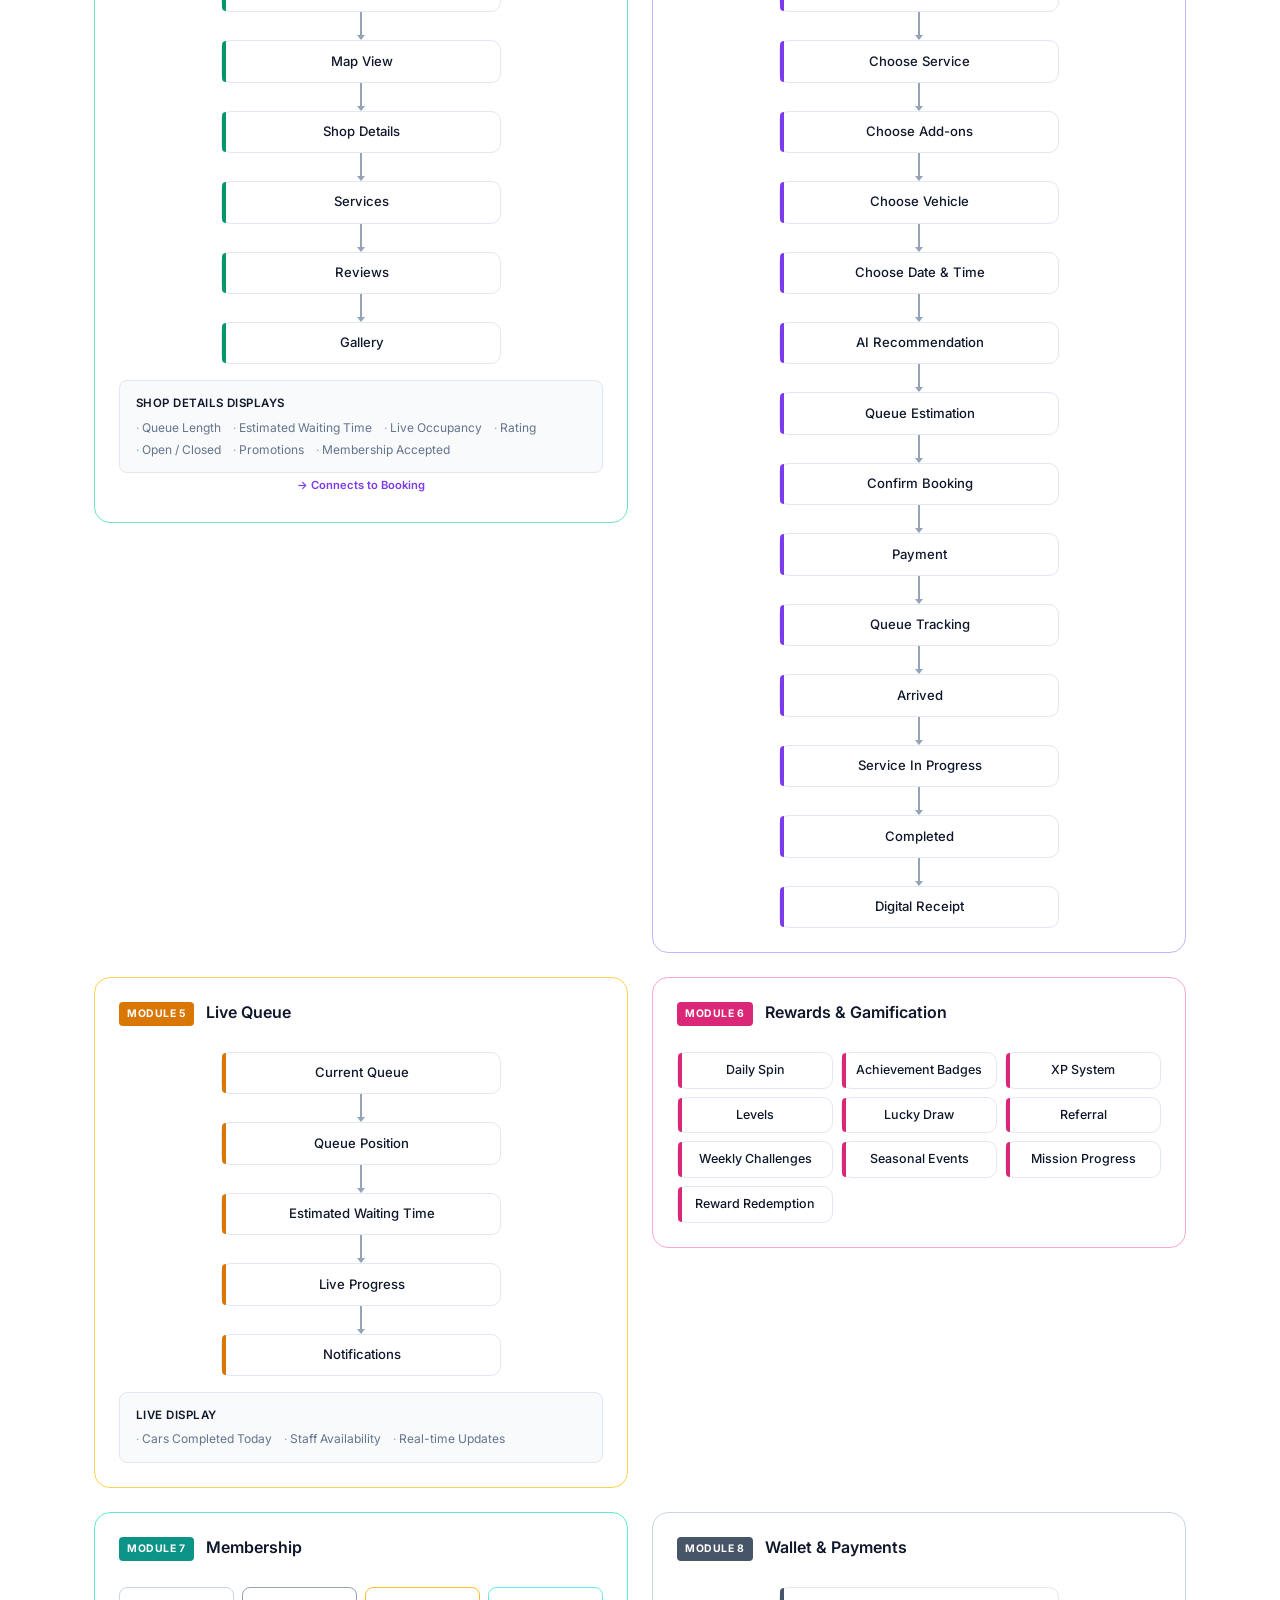
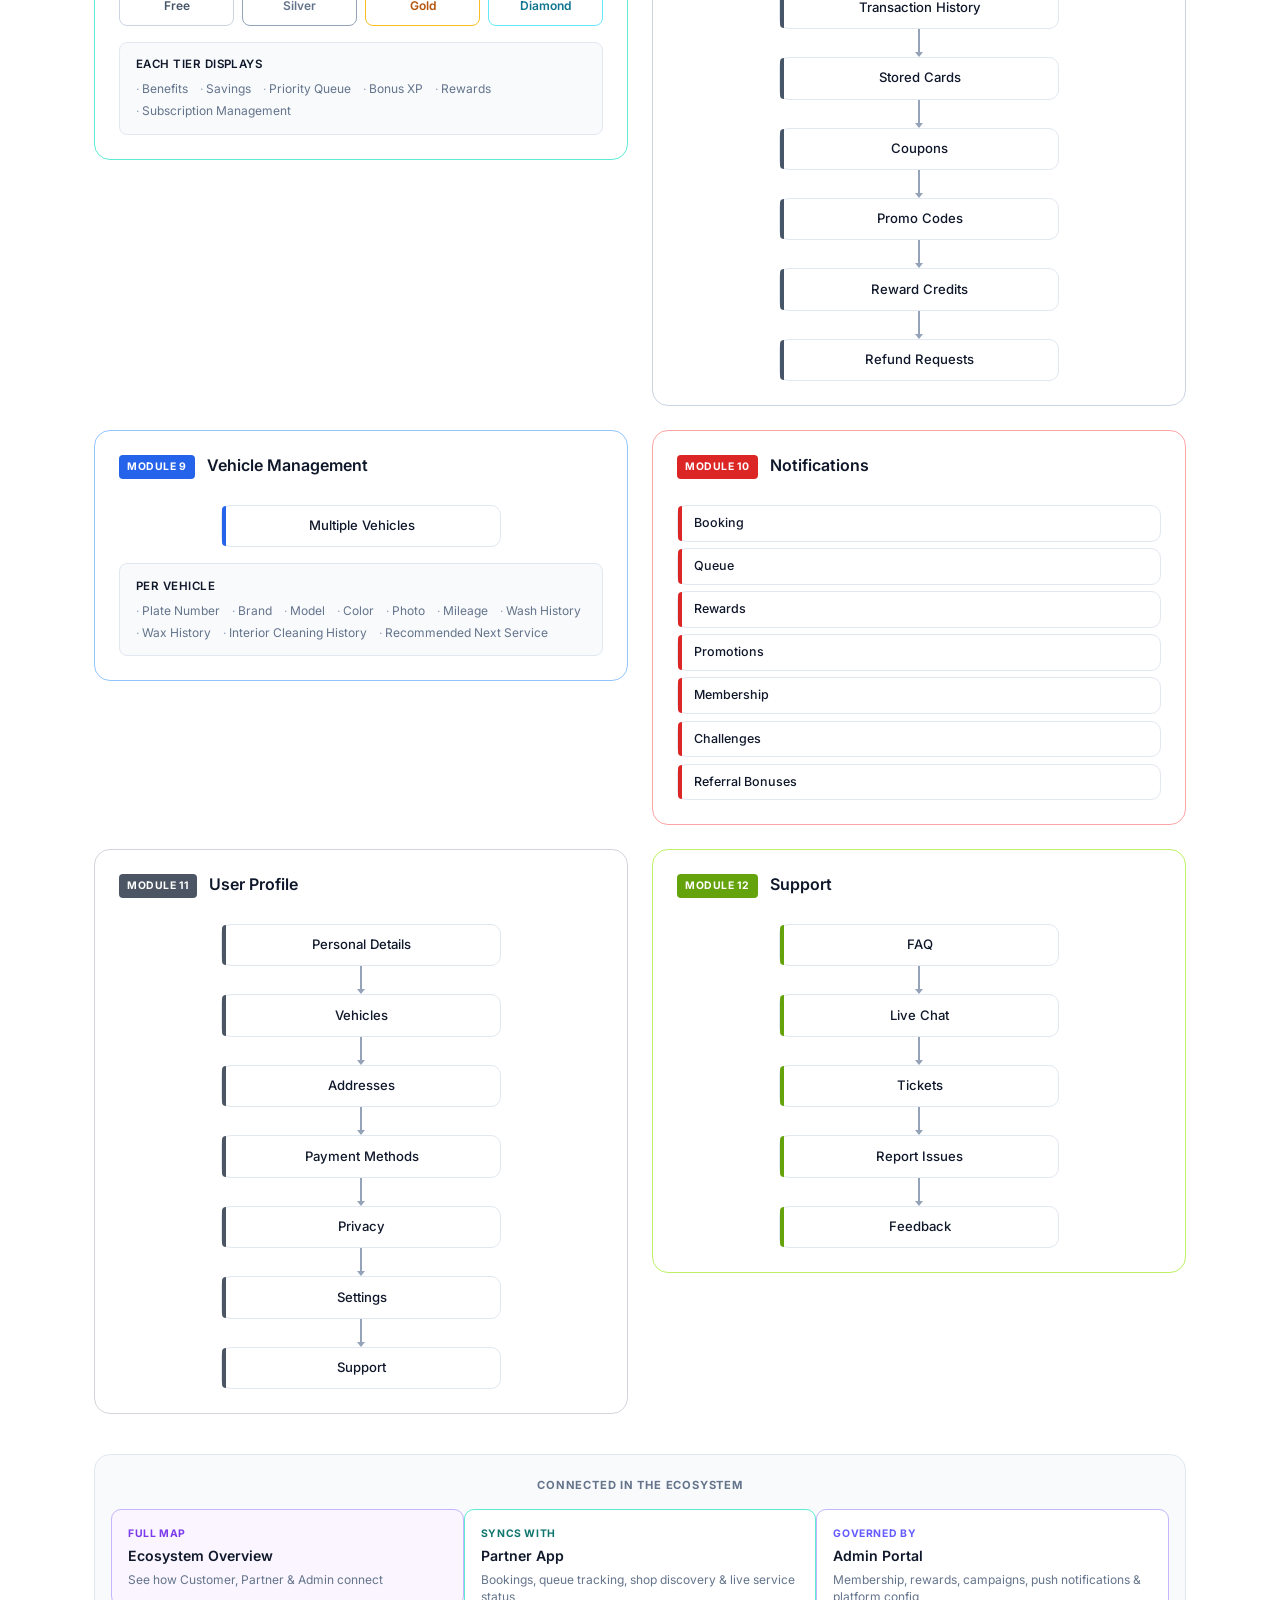
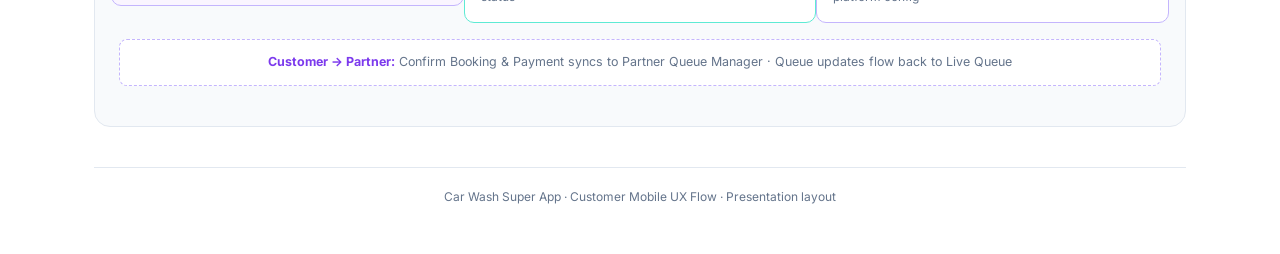
==== commit 8fbb00c2: "Add files via upload" ====
--- a/index.html
+++ b/index.html
@@ -16,6 +16,7 @@
 
     <nav class="nav nav-pills app-nav flex-wrap justify-content-center gap-1 mb-4 mx-auto" aria-label="App flows">
       <a class="nav-link" href="overview.html">Overview</a>
+      <a class="nav-link" href="slides.html">Workflow Slides</a>
       <a class="nav-link active" href="index.html">Customer App</a>
       <a class="nav-link" href="partner.html">Partner App</a>
       <a class="nav-link" href="admin.html">Admin Portal</a>
--- a/css/shared.css
+++ b/css/shared.css
@@ -109,17 +109,32 @@
   flex-shrink: 0;
 }
 
-/* Modules */
+/* Modules — always fit content; never stretch to match a taller sibling in the row */
 .module {
   border-radius: var(--module-radius);
   border: 1px solid var(--cw-border);
   padding: 1.25rem;
   background: #fff;
-  height: 100%;
+  height: auto;
 }
 
 @media (min-width: 768px) {
   .module { padding: 1.5rem; }
+}
+
+.row.g-4,
+.row.g-3:not(.hub-columns) {
+  align-items: flex-start;
+}
+
+.row.g-4 > [class*="col-"],
+.row.g-3:not(.hub-columns) > [class*="col-"] {
+  height: auto;
+}
+
+.row.g-4 .module,
+.row.g-3:not(.hub-columns) .module-card {
+  height: auto;
 }
 
 .module-header {
@@ -200,13 +215,14 @@
   padding: 0.5rem 0.75rem;
 }
 
-/* Vertical flow */
+/* Vertical flow — shrink-wrap content, never fill parent height */
 .v-flow {
   display: flex;
   flex-direction: column;
   align-items: center;
   gap: 0;
   width: 100%;
+  flex: 0 0 auto;
 }
 
 .arrow-down {
@@ -544,7 +560,7 @@
 
 .eco-link {
   display: block;
-  height: 100%;
+  height: auto;
   padding: 1rem;
   border-radius: 10px;
   border: 1px solid var(--cw-border);
@@ -761,31 +777,66 @@
 /* Hub spokes (partner) */
 .hub-spokes {
   display: grid;
-  grid-template-columns: repeat(2, 1fr);
+  grid-template-columns: repeat(2, minmax(0, 1fr));
   gap: 0.75rem;
   width: 100%;
+  max-width: 720px;
+  margin: 0 auto;
+  align-items: start;
 }
 
 @media (min-width: 576px) {
-  .hub-spokes { grid-template-columns: repeat(3, 1fr); }
-}
-
-@media (min-width: 992px) {
-  .hub-spokes { grid-template-columns: repeat(3, 1fr); max-width: 720px; margin: 0 auto; }
+  .hub-spokes { grid-template-columns: repeat(3, minmax(0, 1fr)); }
+}
+
+@media (max-width: 399.98px) {
+  .hub-spokes { grid-template-columns: 1fr; }
 }
 
 .widget-row {
   display: grid;
-  grid-template-columns: repeat(2, 1fr);
+  grid-template-columns: repeat(2, minmax(0, 1fr));
   gap: 0.75rem;
+  width: 100%;
+  max-width: 720px;
+  margin: 0 auto;
+  align-items: start;
 }
 
 @media (min-width: 576px) {
-  .widget-row { grid-template-columns: repeat(4, 1fr); max-width: 720px; margin: 0 auto; }
-}
-
-.spoke { display: flex; flex-direction: column; align-items: center; gap: 0.35rem; }
-.spoke-line { width: 2px; height: 18px; background: #0f766e; opacity: 0.45; }
+  .widget-row { grid-template-columns: repeat(4, minmax(0, 1fr)); }
+}
+
+.spoke {
+  display: flex;
+  flex-direction: column;
+  align-items: center;
+  gap: 0.35rem;
+  width: 100%;
+  min-width: 0;
+}
+
+.spoke .screen.small {
+  max-width: none;
+  width: 100%;
+  height: auto;
+  word-break: normal;
+  overflow-wrap: break-word;
+  hyphens: none;
+  line-height: 1.35;
+  padding: 0.55rem 0.65rem;
+}
+
+.spoke-line { width: 2px; height: 18px; background: #0f766e; opacity: 0.45; flex-shrink: 0; }
+
+.widget-row .screen.small {
+  max-width: none;
+  width: 100%;
+  height: auto;
+  word-break: normal;
+  overflow-wrap: break-word;
+  line-height: 1.35;
+}
 
 /* Footer */
 .site-footer {
